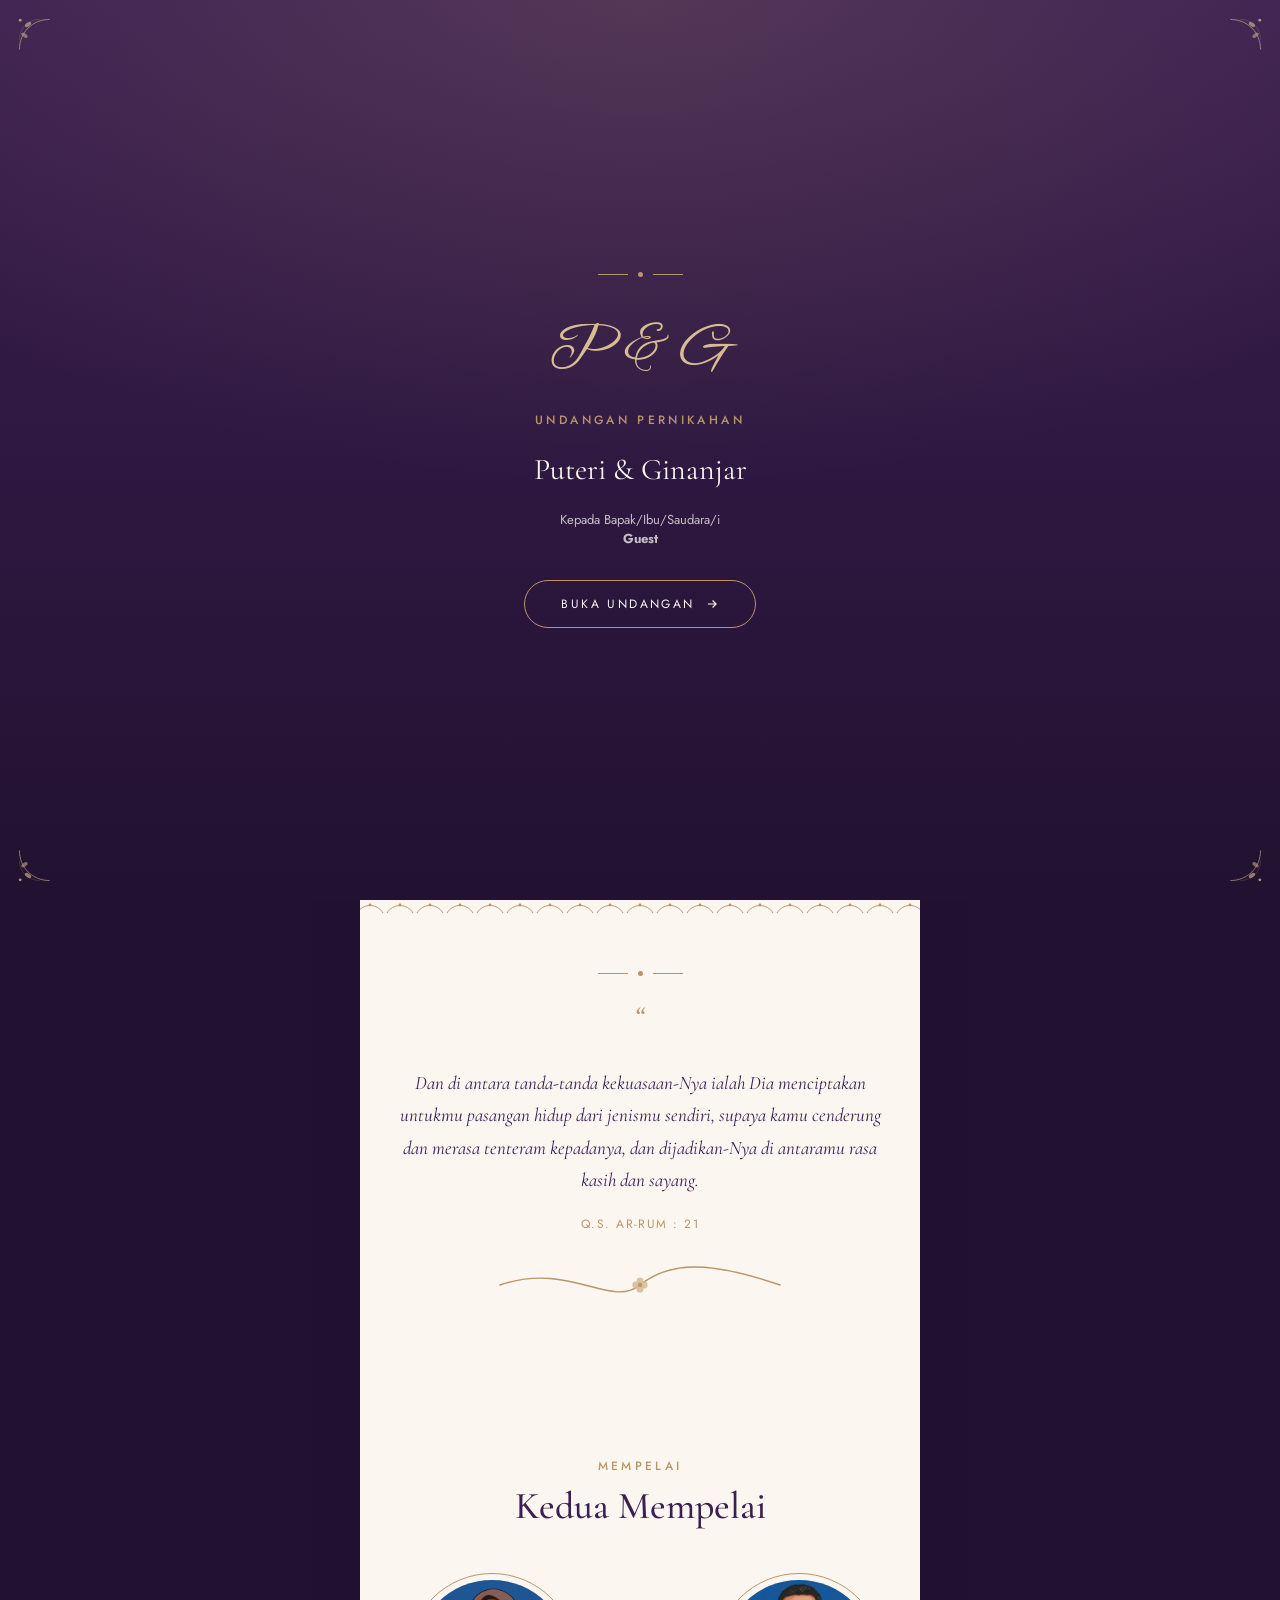
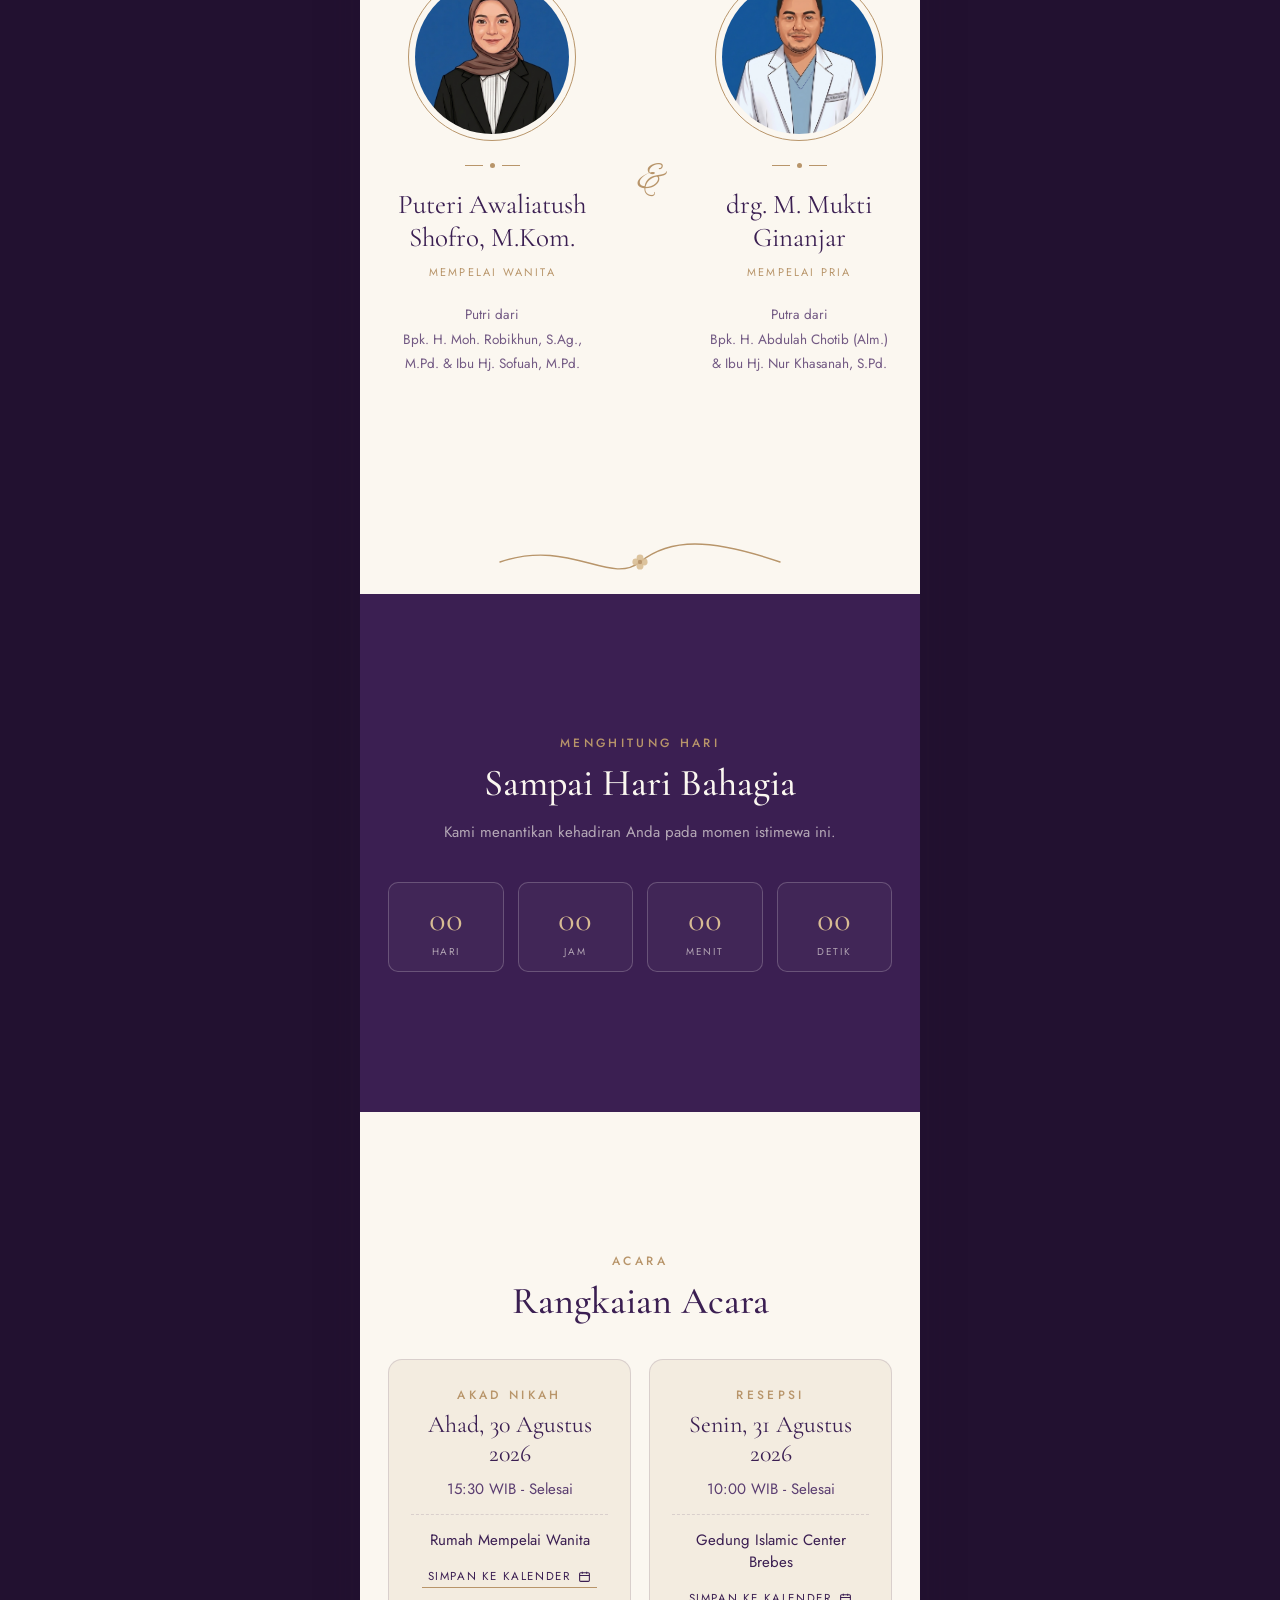
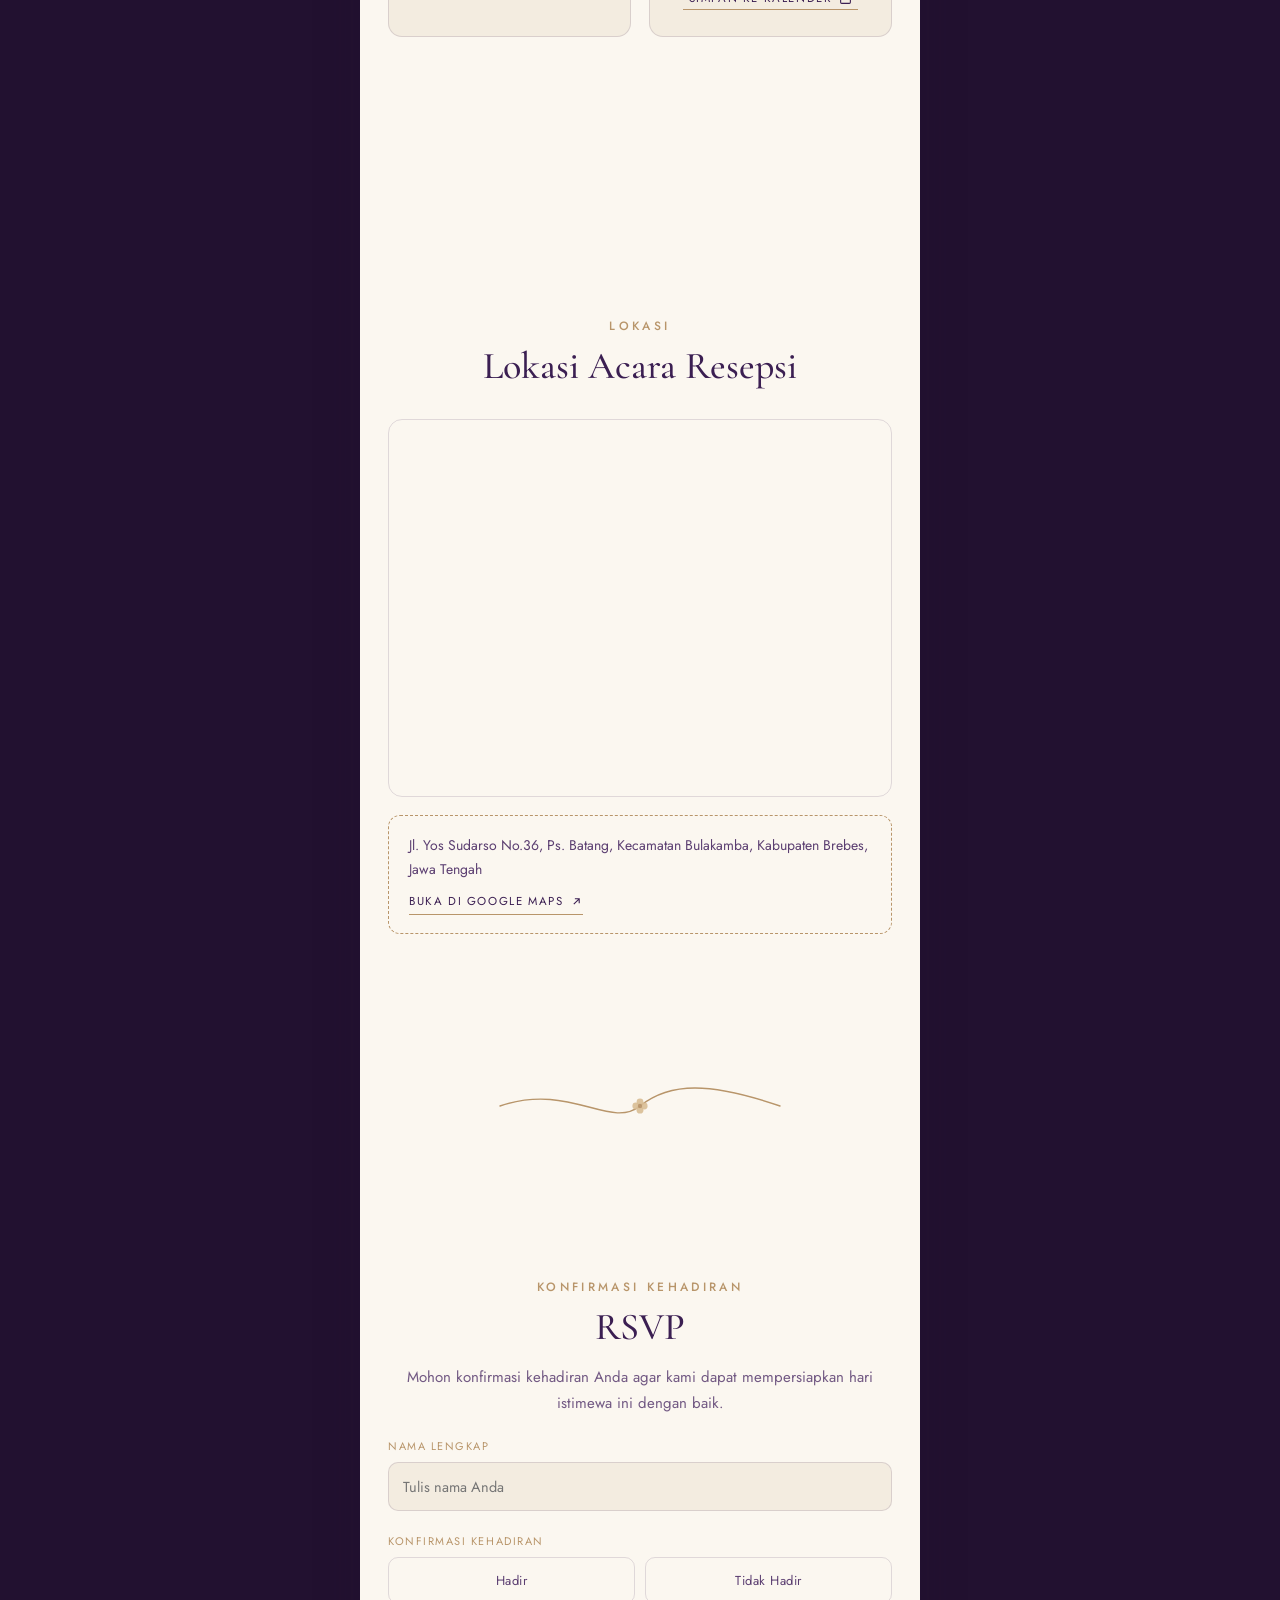
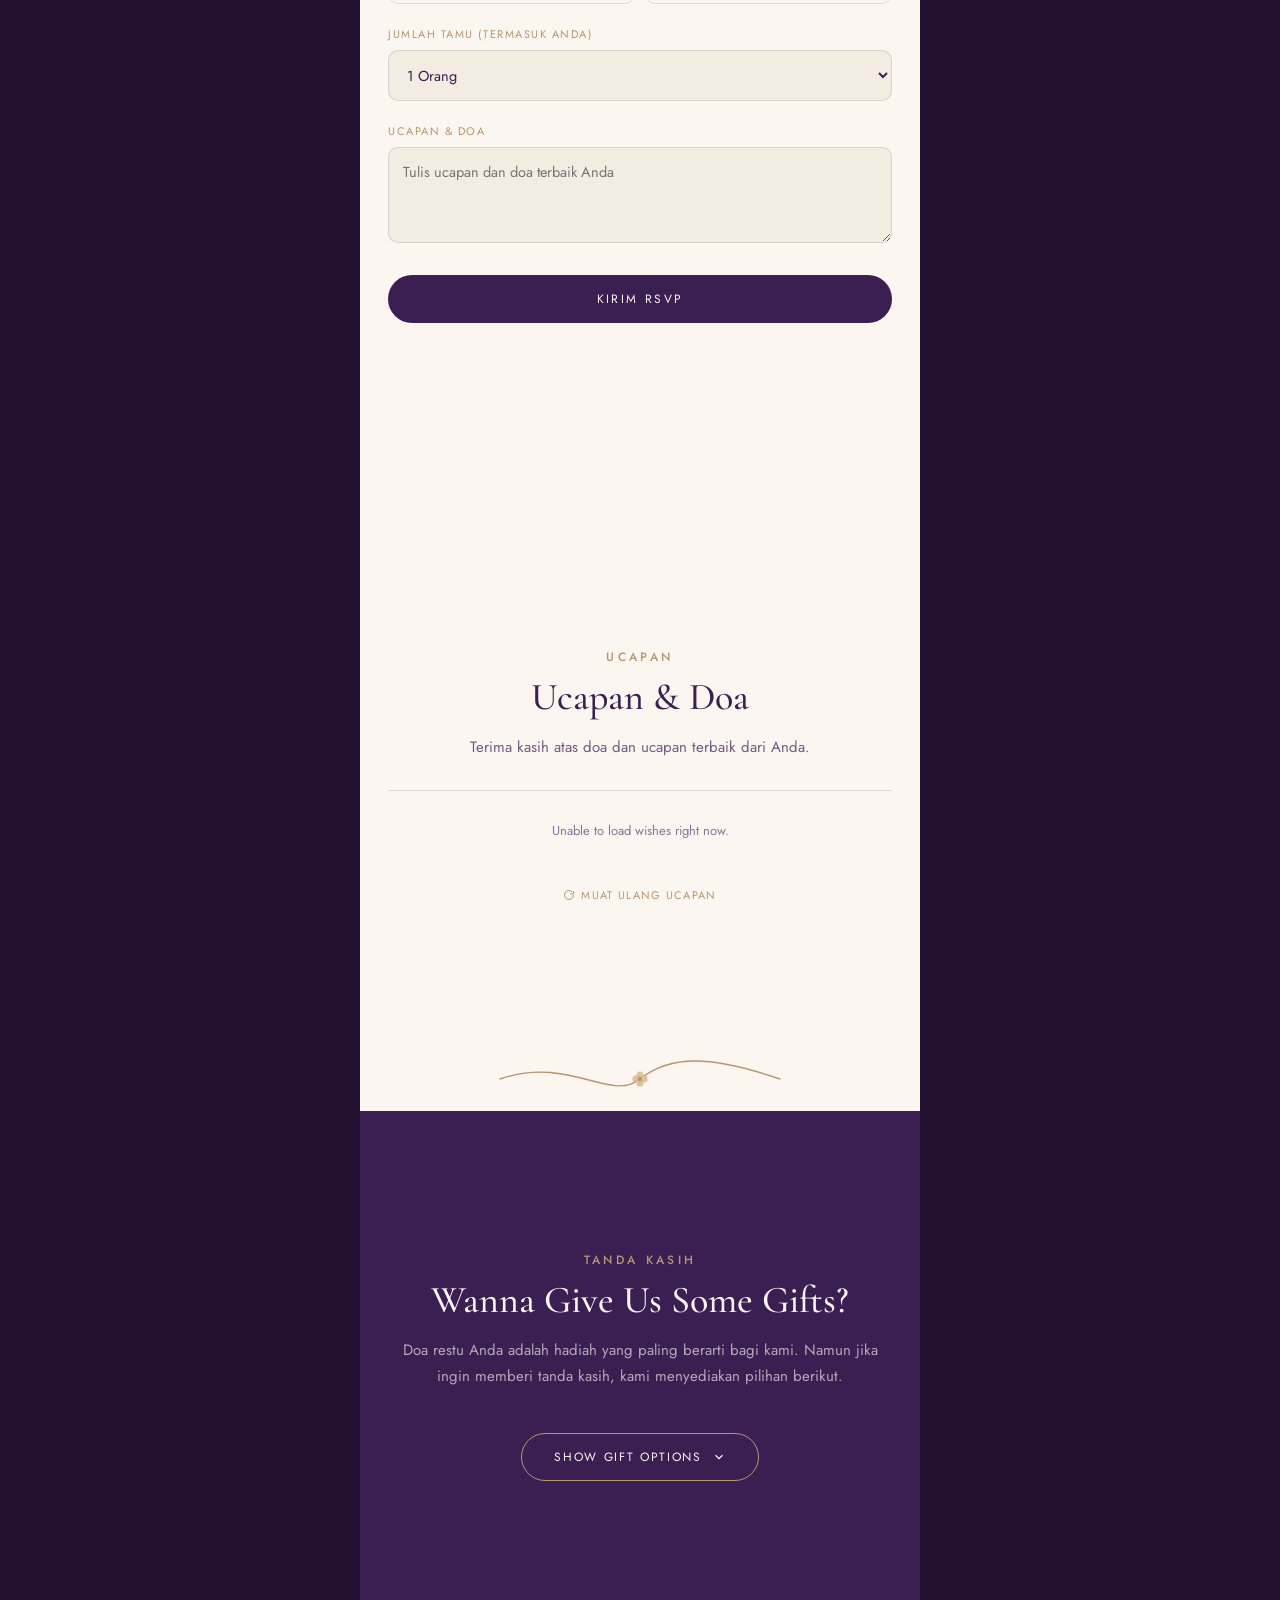
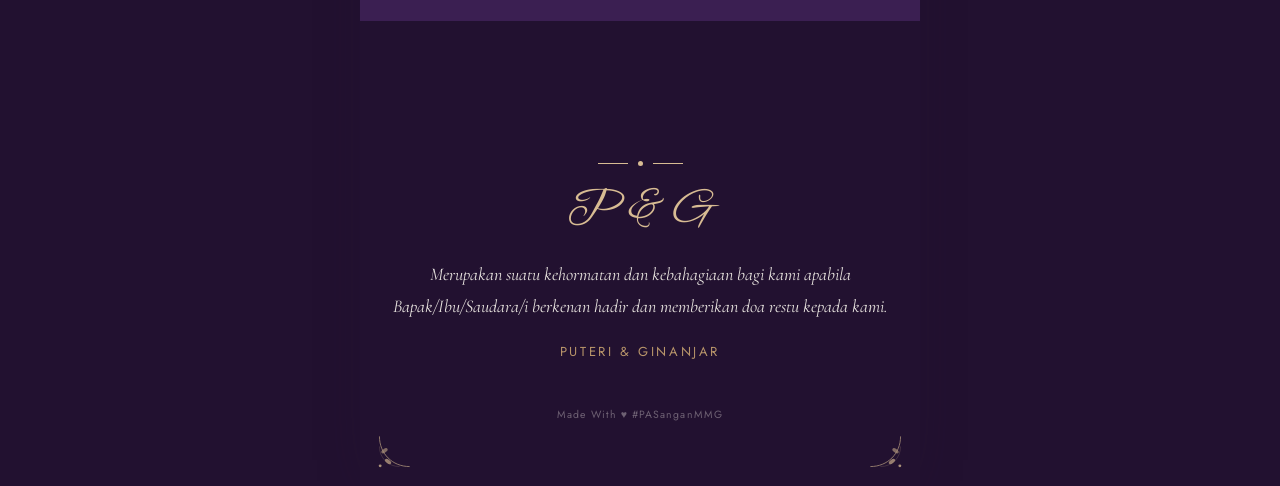
==== index.html @ fc0f7d65 "perubahan index" ====
<!DOCTYPE html>
<html lang="id">
<head>
<meta charset="UTF-8" />
<meta name="viewport" content="width=device-width, initial-scale=1, viewport-fit=cover" />
<title>The Wedding of — Puteri & Ginanjar</title>
<meta name="description" content="The Wedding of Puteri & Ginanjar" />

<!-- Open Graph so the link looks nice when shared on WhatsApp.
     IMPORTANT: og:image and og:url MUST be absolute (full https://...)
     URLs — WhatsApp's preview crawler does not reliably resolve relative
     paths. Replace SITE_URL below with your actual GitHub Pages address,
     e.g. https://putrishofro.github.io/undangan/ -->
<meta property="og:title" content="The Wedding of Puteri & Ginanjar" />
<meta property="og:description" content="Dengan penuh sukacita, kami mengundang Anda untuk hadir di hari bahagia kami." />
<meta property="og:image" content="https://theweddingofpg.netlify.app/assets/images/cover.png" />

<meta property="og:image:width" content="600" />
<meta property="og:image:height" content="315" />
<meta property="og:url" content="https://theweddingofpg.netlify.app" />
<meta property="og:type" content="website" />

<link rel="preconnect" href="https://fonts.googleapis.com" />
<link rel="preconnect" href="https://fonts.gstatic.com" crossorigin />
<link href="https://fonts.googleapis.com/css2?family=Cormorant+Garamond:ital,wght@0,400;0,500;0,600;1,500&family=Alex+Brush&family=Jost:wght@300;400;500;600&display=swap" rel="stylesheet" />

<link rel="stylesheet" href="css/style.css" />
</head>
<body>

<!-- Reusable decorative ornament symbols (referenced via <use> below) -->
<svg style="display:none" aria-hidden="true">
  <defs>
    <!-- Curling vine corner flourish, matching the vine-divider motif.
         Reused at all four corners via CSS transforms. -->
    <symbol id="ornament-corner" viewBox="0 0 64 64">
      <path d="M2 44 C2 20 20 2 44 2" fill="none" stroke="currentColor" stroke-width="1.1"/>
      <path d="M2 30 C2 14 14 2 30 2" fill="none" stroke="currentColor" stroke-width="0.6" opacity="0.55"/>
      <ellipse cx="14" cy="9" rx="5" ry="2.6" fill="currentColor" opacity="0.85" transform="rotate(-35 14 9)"/>
      <ellipse cx="9" cy="24" rx="5" ry="2.6" fill="currentColor" opacity="0.7" transform="rotate(35 9 24)"/>
      <circle cx="3" cy="3" r="2" fill="currentColor"/>
    </symbol>
    <!-- Five-petal line-art flower, used for the floating cover ornaments -->
    <symbol id="flower-outline" viewBox="0 0 40 40">
      <g fill="none" stroke="currentColor" stroke-width="1">
        <ellipse cx="20" cy="10" rx="5" ry="8" transform="rotate(0 20 20)"/>
        <ellipse cx="20" cy="10" rx="5" ry="8" transform="rotate(72 20 20)"/>
        <ellipse cx="20" cy="10" rx="5" ry="8" transform="rotate(144 20 20)"/>
        <ellipse cx="20" cy="10" rx="5" ry="8" transform="rotate(216 20 20)"/>
        <ellipse cx="20" cy="10" rx="5" ry="8" transform="rotate(288 20 20)"/>
      </g>
      <circle cx="20" cy="20" r="3" fill="currentColor"/>
    </symbol>
    <!-- Small filled blossom, same five-circle motif as the vine-divider leaf -->
    <symbol id="flower-bloom" viewBox="0 0 32 32">
      <g fill="currentColor">
        <circle cx="16" cy="7" r="5" opacity="0.85"/>
        <circle cx="24.5" cy="12.5" r="5" opacity="0.85"/>
        <circle cx="21.5" cy="21.5" r="5" opacity="0.85"/>
        <circle cx="10.5" cy="21.5" r="5" opacity="0.85"/>
        <circle cx="7.5" cy="12.5" r="5" opacity="0.85"/>
        <circle cx="16" cy="16" r="3.6"/>
      </g>
    </symbol>
 
    <!-- Single falling petal -->
    <symbol id="petal-shape" viewBox="0 0 20 30">
      <path d="M10 2 C 16 8, 16 22, 10 28 C 4 22, 4 8, 10 2 Z" fill="currentColor"/>
    </symbol>

  </defs>
</svg>

<!-- ============================================================
     CONFIG NOTE
     Every placeholder value in this file lives in js/config.js.
     Edit that ONE file to personalize the whole invitation —
     names, parents, date, venue, bank account, gift address,
     and the Google Apps Script URL. See README.md.
     ============================================================ -->

<!-- ================= GATE / OPENING COVER ================= -->
<div class="gate ornament-pattern-bg" id="gate">
  <svg class="corner-ornament tl"><use href="#ornament-corner" /></svg>
  <svg class="corner-ornament tr"><use href="#ornament-corner" /></svg>
  <svg class="corner-ornament bl"><use href="#ornament-corner" /></svg>
  <svg class="corner-ornament br"><use href="#ornament-corner" /></svg>

  <div class="flourish-divider"><span class="dot"></span></div>
  <div class="gate-monogram" id="gateMonogram">P &amp; G</div>
  <div class="eyebrow">Undangan Pernikahan</div>
  <div class="gate-title" id="gateTitle">XXX &amp; XXX</div>
  <div class="gate-guest">
    Kepada Bapak/Ibu/Saudara/i<br />
    <strong id="guestNameGate">Tamu Undangan</strong>
  </div>
  <button class="gate-btn" id="openInvitation">
    Buka Undangan
    <svg width="14" height="14" viewBox="0 0 24 24" fill="none" stroke="currentColor" stroke-width="2"><path d="M5 12h14M13 6l6 6-6 6"/></svg>
  </button>
</div>

<div class="site" id="site">

  <!-- ================= COVER ================= -->
  <header class="cover ornament-pattern-bg" id="cover">
    <svg class="corner-ornament tl"><use href="#ornament-corner" /></svg>
    <svg class="corner-ornament tr"><use href="#ornament-corner" /></svg>

    <div class="cover-florals" aria-hidden="true">
      <svg class="cover-flower cf-1"><use href="#flower-outline" /></svg>
      <svg class="cover-flower cf-2"><use href="#flower-bloom" /></svg>
      <svg class="cover-flower cf-3"><use href="#flower-outline" /></svg>
      <svg class="cover-flower cf-4"><use href="#flower-bloom" /></svg>
      <svg class="cover-petal cp-1"><use href="#petal-shape" /></svg>
      <svg class="cover-petal cp-2"><use href="#petal-shape" /></svg>
      <svg class="cover-petal cp-3"><use href="#petal-shape" /></svg>
      <svg class="cover-petal cp-4"><use href="#petal-shape" /></svg>
    </div>

    <div class="cover-top">
      <div class="cover-eyebrow">The Wedding Of</div>
      <!-- <div class="cover-guest-label">Kepada Yth.</div>
      <div class="cover-guest-name" id="guestNameCover">Tamu Undangan</div> -->
    </div> 

    <div class="cover-mid">
      <div class="cover-monogram" id="coverMonogram">P &amp; G</div>
      <h1 class="cover-names">
        <span id="coverBrideName">XXX</span>
        <span class="amp">&amp;</span>
        <span id="coverGroomName">XXX</span>
        
      </h1>
      <div class="cover-date" id="coverDate">XXX</div>
      <a href="#rsvp" class="cover-cta">Lihat Undangan</a>
    </div>

    <div class="cover-bottom">
      <span>Scroll ke bawah</span>
      <div class="scroll-hint"></div>
    </div>
  </header>

  <div class="ornament-border-band" aria-hidden="true"></div>

  <!-- ================= OPENING QUOTE ================= -->
  <section class="section quote-section center reveal">
    <div class="flourish-divider"><span class="dot"></span></div>
    <span class="quote-mark">&ldquo;</span>
    <p class="quote-text">
      Dan di antara tanda-tanda kekuasaan-Nya ialah Dia menciptakan untukmu
      pasangan hidup dari jenismu sendiri, supaya kamu cenderung dan merasa
      tenteram kepadanya, dan dijadikan-Nya di antaramu rasa kasih dan sayang.
    </p>
    <div class="quote-source">Q.S. Ar-Rum : 21</div>
  </section>

  <svg class="vine-divider" viewBox="0 0 300 64"><path d="M10 32 C 80 8, 120 56, 150 32 S 220 8, 290 32"/><g class="leaf" transform="translate(150,32)"><circle cx="0" cy="-4.2" r="3.4"/><circle cx="0" cy="4.2" r="3.4"/><circle cx="-4.2" cy="0" r="3.4"/><circle cx="4.2" cy="0" r="3.4"/><circle class="leaf-center" cx="0" cy="0" r="2.2"/></g></svg>

  <!-- ================= COUPLE ================= -->
  <section class="section couple-section reveal" id="couple">
    <div class="center">
      <div class="eyebrow">Mempelai</div>
      <h2 class="section-title">Kedua Mempelai</h2>
    </div>

    <div class="couple-grid">
      <div class="couple-card">
        <img class="couple-photo" id="bridePhoto" src="assets/images/bride.jpg" alt="Foto mempelai wanita" />
        <div class="flourish-divider small"><span class="dot"></span></div>
        <div class="couple-name" id="brideName">XXX</div>
        <div class="couple-role">Mempelai Wanita</div>
        <p class="couple-parents">
          Putri dari<br />
          Bpk. <span id="brideFather">XXX</span> &amp; Ibu <span id="brideMother">XXX</span>
        </p>
      </div>
      <div class="couple-and">&amp;</div>
      <div class="couple-card">
        <img class="couple-photo" id="groomPhoto" src="assets/images/groom.jpg" alt="Foto mempelai pria" />
        <div class="flourish-divider small"><span class="dot"></span></div>
        <div class="couple-name" id="groomName">XXX</div>
        <div class="couple-role">Mempelai Pria</div>
        <p class="couple-parents">
          Putra dari<br />
          Bpk. <span id="groomFather">XXX</span> &amp; Ibu <span id="groomMother">XXX</span>
        </p>
      </div>
    </div>
  </section>

  <svg class="vine-divider" viewBox="0 0 300 64"><path d="M10 32 C 80 8, 120 56, 150 32 S 220 8, 290 32"/><g class="leaf" transform="translate(150,32)"><circle cx="0" cy="-4.2" r="3.4"/><circle cx="0" cy="4.2" r="3.4"/><circle cx="-4.2" cy="0" r="3.4"/><circle cx="4.2" cy="0" r="3.4"/><circle class="leaf-center" cx="0" cy="0" r="2.2"/></g></svg>

  <!-- ================= COUNTDOWN ================= -->
  <section class="section countdown-section ornament-pattern-bg center reveal" id="countdown">
    <div class="eyebrow">Menghitung Hari</div>
    <h2 class="section-title">Sampai Hari Bahagia</h2>
    <p class="section-lede">Kami menantikan kehadiran Anda pada momen istimewa ini.</p>

    <div class="countdown-grid">
      <div class="countdown-cell">
        <div class="countdown-num" id="cdDays">00</div>
        <div class="countdown-label">Hari</div>
      </div>
      <div class="countdown-cell">
        <div class="countdown-num" id="cdHours">00</div>
        <div class="countdown-label">Jam</div>
      </div>
      <div class="countdown-cell">
        <div class="countdown-num" id="cdMinutes">00</div>
        <div class="countdown-label">Menit</div>
      </div>
      <div class="countdown-cell">
        <div class="countdown-num" id="cdSeconds">00</div>
        <div class="countdown-label">Detik</div>
      </div>
    </div>
  </section>

  <!-- ================= EVENT DETAILS ================= -->
  <section class="section event-section reveal" id="event">
    <div class="center">
      <div class="eyebrow">Acara</div>
      <h2 class="section-title">Rangkaian Acara</h2>
    </div>

    <div class="event-cards">
      <div class="event-card">
        <div class="eyebrow">Akad Nikah</div>
        <div class="event-card-title" id="akadDate">XXX</div>
        <div class="event-card-time" id="akadTime">XXX</div>
        <div class="event-card-venue">
          <div class="event-card-venue-name" id="akadVenueName">XXX</div>
        </div>
        <button class="event-card-btn" data-calendar="akad">
          Simpan ke Kalender
          <svg width="13" height="13" viewBox="0 0 24 24" fill="none" stroke="currentColor" stroke-width="2"><rect x="3" y="5" width="18" height="16" rx="2"/><path d="M8 3v4M16 3v4M3 10h18"/></svg>
        </button>
      </div>
      <div class="event-card">
        <div class="eyebrow">Resepsi</div>
        <div class="event-card-title" id="resepsiDate">XXX</div>
        <div class="event-card-time" id="resepsiTime">XXX</div>
        <div class="event-card-venue">
          <div class="event-card-venue-name" id="resepsiVenueName">XXX</div>
        </div>
        <button class="event-card-btn" data-calendar="resepsi">
          Simpan ke Kalender
          <svg width="13" height="13" viewBox="0 0 24 24" fill="none" stroke="currentColor" stroke-width="2"><rect x="3" y="5" width="18" height="16" rx="2"/><path d="M8 3v4M16 3v4M3 10h18"/></svg>
        </button>
      </div>
    </div>
  </section>

  <!-- ================= MAP / VENUE ================= -->
  <section class="section map-section reveal" id="venue">
    <div class="center">
      <div class="eyebrow">Lokasi</div>
      <h2 class="section-title">Lokasi Acara Resepsi</h2>
    </div>

    <div class="map-frame">
      <iframe
        id="mapEmbed"
        src=""
        loading="lazy"
        referrerpolicy="no-referrer-when-downgrade"
        allowfullscreen>
      </iframe>
    </div>

    <div class="map-address">
      <span id="venueAddress">XXX</span>
      <a class="map-open-btn" id="mapOpenBtn" href="#" target="_blank" rel="noopener">
        Buka di Google Maps
        <svg width="13" height="13" viewBox="0 0 24 24" fill="none" stroke="currentColor" stroke-width="2"><path d="M7 17L17 7M9 7h8v8"/></svg>
      </a>
    </div>
  </section>

  <svg class="vine-divider" viewBox="0 0 300 64"><path d="M10 32 C 80 8, 120 56, 150 32 S 220 8, 290 32"/><g class="leaf" transform="translate(150,32)"><circle cx="0" cy="-4.2" r="3.4"/><circle cx="0" cy="4.2" r="3.4"/><circle cx="-4.2" cy="0" r="3.4"/><circle cx="4.2" cy="0" r="3.4"/><circle class="leaf-center" cx="0" cy="0" r="2.2"/></g></svg>

  <!-- ================= RSVP ================= -->
  <section class="section rsvp-section reveal" id="rsvp">
    <div class="center">
      <div class="eyebrow">Konfirmasi Kehadiran</div>
      <h2 class="section-title">RSVP</h2>
      <p class="section-lede">Mohon konfirmasi kehadiran Anda agar kami dapat mempersiapkan hari istimewa ini dengan baik.</p>
    </div>

    <form id="rsvpForm" autocomplete="off">
      <div class="form-group">
        <label class="form-label" for="rsvpName">Nama Lengkap</label>
        <input class="form-input" type="text" id="rsvpName" name="name" placeholder="Tulis nama Anda" required />
      </div>

      <div class="form-group">
        <label class="form-label">Konfirmasi Kehadiran</label>
        <div class="attend-toggle" id="attendToggle">
          <label class="attend-option" data-value="Hadir">
            <input type="radio" name="attendance" value="Hadir" required />
            Hadir
          </label>
          <label class="attend-option" data-value="Tidak Hadir">
            <input type="radio" name="attendance" value="Tidak Hadir" />
            Tidak Hadir
          </label>
        </div>
      </div>

      <div class="form-group">
        <label class="form-label" for="rsvpGuests">Jumlah Tamu (termasuk Anda)</label>
        <select class="form-select" id="rsvpGuests" name="guests">
          <option value="1">1 Orang</option>
          <option value="2">2 Orang</option>
          <option value="3">3 Orang</option>
          <option value="4">4 Orang</option>
          <option value="5">5+ Orang</option>
        </select>
      </div>

      <div class="form-group">
        <label class="form-label" for="rsvpMessage">Ucapan &amp; Doa</label>
        <textarea class="form-textarea" id="rsvpMessage" name="message" placeholder="Tulis ucapan dan doa terbaik Anda" required></textarea>
      </div>

      <button class="form-submit" type="submit" id="rsvpSubmit">Kirim RSVP</button>
      <p class="form-status" id="rsvpStatus" role="status" aria-live="polite"></p>
    </form>
  </section>

  <!-- ================= WISHES ================= -->
  <section class="section wishes-section reveal" id="wishes">
    <div class="center">
      <div class="eyebrow">Ucapan</div>
      <h2 class="section-title">Ucapan &amp; Doa</h2>
      <p class="section-lede">Terima kasih atas doa dan ucapan terbaik dari Anda.</p>
    </div>

    <div class="wishes-list" id="wishesList">
      <div class="wish-empty">Memuat ucapan…</div>
    </div>

    <div class="center">
      <button class="wishes-refresh" id="wishesRefresh">
        <svg width="12" height="12" viewBox="0 0 24 24" fill="none" stroke="currentColor" stroke-width="2"><path d="M21 12a9 9 0 11-3-6.7M21 4v6h-6"/></svg>
        Muat ulang ucapan
      </button>
    </div>
  </section>

  <svg class="vine-divider" viewBox="0 0 300 64"><path d="M10 32 C 80 8, 120 56, 150 32 S 220 8, 290 32"/><g class="leaf" transform="translate(150,32)"><circle cx="0" cy="-4.2" r="3.4"/><circle cx="0" cy="4.2" r="3.4"/><circle cx="-4.2" cy="0" r="3.4"/><circle cx="4.2" cy="0" r="3.4"/><circle class="leaf-center" cx="0" cy="0" r="2.2"/></g></svg>

  <!-- ================= GIFT ================= -->
  <section class="section gift-section ornament-pattern-bg reveal" id="gift">
    <div class="eyebrow">Tanda Kasih</div>
    <h2 class="section-title">Wanna Give Us Some Gifts?</h2>
    <p class="section-lede">
      Doa restu Anda adalah hadiah yang paling berarti bagi kami. Namun jika ingin
      memberi tanda kasih, kami menyediakan pilihan berikut.
    </p>
    <div class="center">
      <button class="gift-toggle-btn" id="giftToggleBtn" aria-expanded="false" aria-controls="giftCards">
        <span class="gift-toggle-label">Show Gift Options</span>
        <svg class="gift-toggle-icon" width="14" height="14" viewBox="0 0 24 24" fill="none" stroke="currentColor" stroke-width="2"><path d="M6 9l6 6 6-6"/></svg>
      </button>
    </div>

    <div class="gift-cards is-hidden" id="giftCards">
      <div class="gift-card">
        <div class="eyebrow">Bank Transfer</div>
        <div class="gift-value" id="bankValue">XXX</div>
        <div class="gift-sub" id="bankSub">a.n. XXX</div>
        <button class="gift-copy-btn" id="copyBank">Salin Nomor Rekening</button>
      </div>
      <div class="gift-card">
        <div class="eyebrow">Bank Transfer</div>
        <div class="gift-value" id="bankValue2">XXX</div>
        <div class="gift-sub" id="bankSub2">a.n. XXX</div>
        <button class="gift-copy-btn" id="copyBank2">Salin Nomor Rekening</button>
      </div>
      <div class="gift-card">
        <div class="eyebrow">Send a Gift</div>
        <div class="gift-value" id="giftAddress" style="font-size:15px; line-height:1.6;">XXX</div>
        <button class="gift-copy-btn" id="copyAddress">Salin Alamat</button>
      </div>
    </div>
  </section>

  <!-- ================= CLOSING ================= -->
  <footer class="section closing ornament-pattern-bg reveal">
    <svg class="corner-ornament bl"><use href="#ornament-corner" /></svg>
    <svg class="corner-ornament br"><use href="#ornament-corner" /></svg>

    <div class="flourish-divider on-dark"><span class="dot"></span></div>
    <div class="closing-monogram" id="closingMonogram">A &amp; B</div>
    <p class="closing-text">
      Merupakan suatu kehormatan dan kebahagiaan bagi kami apabila Bapak/Ibu/Saudara/i
      berkenan hadir dan memberikan doa restu kepada kami.
    </p>
    <div class="closing-names" id="closingNames">XXX &amp; XXX</div>
    <div class="closing-credit">Made With &hearts; #PASanganMMG</div>
  </footer>
</div>

<!-- ================= FLOATING MUSIC BUTTON ================= -->
<button class="music-btn" id="musicBtn" aria-label="Putar musik">
  <svg class="icon-play" viewBox="0 0 24 24" fill="none" stroke="currentColor" stroke-width="2"><path d="M8 5v14l11-7z"/></svg>
  <svg class="icon-pause" viewBox="0 0 24 24" fill="none" stroke="currentColor" stroke-width="2"><path d="M6 5h4v14H6zM14 5h4v14h-4z"/></svg>
</button>
<audio id="bgMusic" loop preload="none">
  <source src="assets/audio/song.mp3" type="audio/mpeg" />
</audio>

<script src="js/config.js"></script>
<script src="js/main.js"></script>
</body>
</html>
---- css/style.css ----
/* =========================================================
   UNDANGAN PERNIKAHAN DIGITAL — stylesheet
   Palette   : ivory / deep forest green / brushed gold / dusty rose
   Display   : Cormorant Garamond
   Script    : Alex Brush (monogram + accents only)
   Body/util : Jost
   Signature : hand-drawn vine spine that threads every section
   ========================================================= */

:root {
 --ivory: #fbf7f0;
  --ivory-deep: #f3ece0;
  --forest: #3b1f52;        /* primary deep purple (was forest green) */
  --forest-deep: #221130;   /* darkest purple */
  --forest-soft: #5b3e71;   /* soft purple-gray for secondary text */
  --gold: #b8956a;
  --gold-light: #d8bc93;
  --rose: #a97ca8;
  --line: rgba(59, 31, 82, 0.14);
  --line-on-dark: rgba(251, 247, 240, 0.22);
  --shadow: 0 20px 60px -25px rgba(34, 17, 48, 0.4);

  --font-display: "Cormorant Garamond", serif;
  --font-script: "Alex Brush", cursive;
  --font-body: "Jost", sans-serif;

  --gap-section: clamp(72px, 12vw, 140px);
  --max-w: 560px; /* mobile-first "card" width, centers nicely on desktop */
}

* { box-sizing: border-box; }

html {
  scroll-behavior: smooth;
}

@media (prefers-reduced-motion: reduce) {
  html { scroll-behavior: auto; }
  *, *::before, *::after {
    animation-duration: 0.01ms !important;
    animation-iteration-count: 1 !important;
    transition-duration: 0.01ms !important;
    scroll-behavior: auto !important;
  }
}

body {
  margin: 0;
  background: var(--forest-deep);
  color: var(--ink, var(--forest-soft));
  font-family: var(--font-body);
  -webkit-font-smoothing: antialiased;
  overflow-x: hidden;
}

img { max-width: 100%; display: block; }

a { color: inherit; text-decoration: none; }

button {
  font-family: inherit;
  cursor: pointer;
  border: none;
  background: none;
  color: inherit;
}

.site {
  max-width: var(--max-w);
  margin: 0 auto;
  background: var(--ivory);
  position: relative;
  box-shadow: var(--shadow);
  min-height: 100vh;
}

.eyebrow {
  font-family: var(--font-body);
  text-transform: uppercase;
  letter-spacing: 0.28em;
  font-size: 12px;
  color: var(--gold);
  font-weight: 500;
}

.section {
  position: relative;
  padding: var(--gap-section) 28px;
}

.section-title {
  font-family: var(--font-display);
  font-weight: 500;
  font-size: clamp(30px, 8vw, 38px);
  color: var(--forest);
  margin: 10px 0 0;
  line-height: 1.15;
}

.section-lede {
  font-size: 15px;
  line-height: 1.75;
  color: var(--forest-soft);
  opacity: 0.85;
  margin-top: 14px;
}

.center { text-align: center; }

/* ---------- reveal-on-scroll ---------- */
.reveal {
  opacity: 0;
  transform: translateY(38px) scale(0.98);
  transition: opacity 4.8s cubic-bezier(0.16, 1, 0.3, 1),
              transform 4.8s cubic-bezier(0.16, 1, 0.3, 1);
}
.reveal.is-visible {
  opacity: 1;
  transform: translateY(0) scale(1);
}

/* ---------- staggered child reveal for grids (couple/event/countdown/gift) ---------- */
.stagger-child {
  opacity: 0;
  transform: translateY(20px);
  transition: opacity 3.4s cubic-bezier(0.16, 1, 0.3, 1),
              transform 3.4s cubic-bezier(0.16, 1, 0.3, 1);
}
.reveal.is-visible .stagger-child { opacity: 1; transform: translateY(0); }
.stagger-child:nth-child(1) { transition-delay: 0.2s; }
.stagger-child:nth-child(2) { transition-delay: 0.6s; }
.stagger-child:nth-child(3) { transition-delay: 1s; }
.stagger-child:nth-child(4) { transition-delay: 1.4s; }
.stagger-child:nth-child(5) { transition-delay: 1.8s; }
 
/* ---------- vine spine (signature element) ---------- */
.vine-divider {
  width: 100%;
  height: 64px;
  display: block;
  margin: 0 auto;
}
.vine-divider path {
  fill: none;
  stroke: var(--gold);
  stroke-width: 1.4;
  stroke-linecap: round;
  stroke-dasharray: 420;
  stroke-dashoffset: 420;
  transition: stroke-dashoffset 6.5s cubic-bezier(.2,.7,.2,1);
}
.vine-divider.is-visible path { stroke-dashoffset: 0; }
.vine-divider .leaf {
  opacity: 0;
  transition: opacity 2.4s ease 4.5s;
}
.vine-divider .leaf circle {
  fill: var(--gold-light);
  opacity: 0.9;
}
.vine-divider .leaf .leaf-center {
  fill: var(--gold);
}
.vine-divider.is-visible .leaf { opacity: 1; }


/* ---------- Islamic-free decorative ornaments ---------- */
.corner-ornament {
  position: absolute;
  width: 46px;
  height: 46px;
  color: var(--gold-light);
  opacity: 0.75;
  pointer-events: none;
  z-index: 2;
}
.corner-ornament.tl { top: 18px; left: 18px; }
.corner-ornament.tr { top: 18px; right: 18px; transform: scaleX(-1); }
.corner-ornament.bl { bottom: 18px; left: 18px; transform: scaleY(-1); }
.corner-ornament.br { bottom: 18px; right: 18px; transform: scale(-1, -1); }
 
/* ---------- subtle botanical background texture for dark sections ---------- */
.ornament-pattern-bg {
  background-image: url("data:image/svg+xml,%3Csvg xmlns='http://www.w3.org/2000/svg' width='52' height='52'%3E%3Cpath d='M6 46 C10 26 26 10 46 6' fill='none' stroke='%23b8956a' stroke-width='0.8' opacity='0.15'/%3E%3Ccircle cx='46' cy='6' r='1.6' fill='%23b8956a' opacity='0.18'/%3E%3Ccircle cx='6' cy='46' r='1.2' fill='%23b8956a' opacity='0.14'/%3E%3C/svg%3E");
  background-repeat: repeat;
}
 
/* ---------- botanical vine border ribbon ---------- */
.ornament-border-band {
  height: 15px;
  background-image: url("data:image/svg+xml,%3Csvg xmlns='http://www.w3.org/2000/svg' width='30' height='15'%3E%3Cpath d='M2 13 C8 3 22 3 28 13' fill='none' stroke='%23b8956a' stroke-width='1'/%3E%3Ccircle cx='15' cy='5' r='1.4' fill='%23b8956a'/%3E%3C/svg%3E");
  background-repeat: repeat-x;
  background-position: center;
}
 
/* ---------- small flourish divider (line – dot – line) ---------- */
.flourish-divider {
  display: flex;
  align-items: center;
  justify-content: center;
  gap: 10px;
  margin: 0 auto 14px;
}
.flourish-divider::before,
.flourish-divider::after {
  content: "";
  width: 30px;
  height: 1px;
  background: var(--gold);
}
.flourish-divider .dot {
  width: 5px;
  height: 5px;
  border-radius: 50%;
  background: var(--gold);
  flex: none;
}
.flourish-divider.on-dark::before,
.flourish-divider.on-dark::after,
.flourish-divider.on-dark .dot {
  background: var(--gold-light);
}
.flourish-divider.small {
  margin: 12px auto 4px;
  gap: 7px;
}
.flourish-divider.small::before,
.flourish-divider.small::after {
  width: 18px;
}

/* =========================================================
   COVER
   ========================================================= */
.cover {
  min-height: 100svh;
  display: flex;
  flex-direction: column;
  align-items: center;
  justify-content: space-between;
  text-align: center;
  background:
    radial-gradient(120% 90% at 50% 0%, rgba(184,149,106,0.20), transparent 60%),
    linear-gradient(180deg, var(--forest) 0%, var(--forest-deep) 100%);
  color: var(--ivory);
  padding: 48px 28px 40px;
  position: relative;
  overflow: hidden;
}

.cover::before {
  content: "";
  position: absolute;
  inset: 14px;
  border: 1px solid var(--line-on-dark);
  pointer-events: none;
}

.cover-top {
  display: flex;
  flex-direction: column;
  align-items: center;
  gap: 10px;
  margin-top: 24px;
}

.cover-eyebrow {
  text-transform: uppercase;
  letter-spacing: 0.32em;
  font-size: 20px;
  color: var(--gold-light);
}

.cover-guest-label {
  font-size: 13px;
  color: rgba(251,247,240,0.7);
  margin-top: 6px;
}
.cover-guest-name {
  font-family: var(--font-display);
  font-style: italic;
  font-size: 19px;
  color: var(--ivory);
  border-bottom: 1px solid var(--line-on-dark);
  padding-bottom: 6px;
  min-width: 180px;
}

.cover-mid {
  display: flex;
  flex-direction: column;
  align-items: center;
  gap: 18px;
}

.cover-monogram {
  font-family: var(--font-script);
  font-size: clamp(30px, 22vw, 75px);
  color: var(--gold-light);
  line-height: 1;
}

.cover-names {
  font-family: var(--font-display);
  font-weight: 500;
  font-size: clamp(38px, 12vw, 56px);
  line-height: 1.1;
  letter-spacing: 0.01em;
}

.cover-names .amp {
  display: block;
  font-family: var(--font-script);
  font-size: 0.55em;
  color: var(--gold);
  margin: 4px 0;
}

.cover-date {
  font-size: 14px;
  letter-spacing: 0.18em;
  text-transform: uppercase;
  color: var(--gold-light);
}

.cover-cta {
  margin-top: 8px;
  padding: 14px 34px;
  border: 1px solid var(--gold);
  border-radius: 999px;
  font-size: 12px;
  letter-spacing: 0.22em;
  text-transform: uppercase;
  color: var(--ivory);
  transition: background 0.35s ease, color 0.35s ease;
}
.cover-cta:hover { background: var(--gold); color: var(--forest-deep); }

.cover-bottom {
  font-size: 11px;
  letter-spacing: 0.14em;
  text-transform: uppercase;
  color: rgba(251,247,240,0.55);
  display: flex;
  flex-direction: column;
  align-items: center;
  gap: 10px;
}


/* ---------- floating flowers + falling petals on the cover ---------- */
.cover-florals {
  position: absolute;
  inset: 0;
  overflow: hidden;
  pointer-events: none;
  z-index: 0;
}
 
.cover-flower {
  position: absolute;
  fill: none;
}
.cf-1 { top: 10%;  left: 7%;   width: 38px; height: 38px; color: var(--rose);      opacity: 0.5;  animation: flowerSway 7s  ease-in-out infinite; }
.cf-2 { top: 16%;  right: 9%;  width: 30px; height: 30px; color: var(--gold-light); opacity: 0.55; animation: flowerSway 9s  ease-in-out infinite 1.4s; }
.cf-3 { bottom: 22%; left: 11%; width: 26px; height: 26px; color: var(--gold);       opacity: 0.4;  animation: flowerSway 8s  ease-in-out infinite 0.7s; }
.cf-4 { bottom: 32%; right: 7%; width: 40px; height: 40px; color: var(--rose);      opacity: 0.42; animation: flowerSway 10s ease-in-out infinite 2.2s; }
 
@keyframes flowerSway {
  0%, 100% { transform: translate(0, 0) rotate(0deg); }
  25%      { transform: translate(4px, -12px) rotate(7deg); }
  50%      { transform: translate(-4px, -5px) rotate(-6deg); }
  75%      { transform: translate(3px, -16px) rotate(5deg); }
}
 
.cover-petal {
  position: absolute;
  top: -10%;
  width: 13px;
  height: 19px;
  opacity: 0;
}
.cp-1 { left: 16%; color: var(--gold-light); animation: petalFall 13s linear infinite 0s; }
.cp-2 { left: 46%; color: var(--rose);       animation: petalFall 16s linear infinite 3.5s; }
.cp-3 { left: 68%; color: var(--gold);       animation: petalFall 11s linear infinite 7s; }
.cp-4 { left: 86%; color: var(--gold-light); animation: petalFall 14s linear infinite 5s; }
 
@keyframes petalFall {
  0%   { top: -10%; transform: translateX(0) rotate(0deg);      opacity: 0; }
  10%  { opacity: 0.55; }
  50%  { transform: translateX(16px) rotate(170deg); }
  90%  { opacity: 0.5; }
  100% { top: 108%;  transform: translateX(-14px) rotate(340deg); opacity: 0; }
}
 
@media (prefers-reduced-motion: reduce) {
  .cover-flower,
  .cover-petal { animation: none !important; }
}


.scroll-hint {
  width: 1px;
  height: 34px;
  background: linear-gradient(var(--gold), transparent);
  animation: scrollHint 2.4s ease-in-out infinite;
}
@keyframes scrollHint {
  0%, 100% { transform: scaleY(0.6); opacity: 0.4; }
  50% { transform: scaleY(1); opacity: 1; }
}

/* =========================================================
   OPENING QUOTE
   ========================================================= */
.quote-section { padding-top: 56px; padding-bottom: 20px; }
.quote-mark {
  font-family: var(--font-script);
  font-size: 46px;
  color: var(--gold);
  display: block;
  margin-bottom: 4px;
}
.quote-text {
  font-family: var(--font-display);
  font-style: italic;
  font-size: 19px;
  line-height: 1.7;
  color: var(--forest);
}
.quote-source {
  margin-top: 14px;
  font-size: 12px;
  letter-spacing: 0.12em;
  text-transform: uppercase;
  color: var(--gold);
}

/* =========================================================
   COUPLE
   ========================================================= */
.couple-grid {
  margin-top: 44px;
  display: flex;
  flex-direction: column;
  gap: 40px;
}

.couple-card {
  display: flex;
  flex-direction: column;
  align-items: center;
  text-align: center;
  gap: 10px;
}

.couple-photo {
  width: 168px;
  height: 168px;
  border-radius: 50%;
  object-fit: cover;
  border: 1px solid var(--gold);
  padding: 6px;
}

.couple-name {
  font-family: var(--font-display);
  font-size: 27px;
  color: var(--forest);
  margin-top: 6px;
}

.couple-role {
  font-size: 11px;
  letter-spacing: 0.2em;
  text-transform: uppercase;
  color: var(--gold);
}

.couple-parents {
  font-size: 13.5px;
  line-height: 1.8;
  color: var(--forest-soft);
  opacity: 0.85;
  max-width: 320px;
}

.couple-and {
  font-family: var(--font-script);
  font-size: 40px;
  color: var(--gold);
  text-align: center;
}

/* =========================================================
   COUNTDOWN
   ========================================================= */
.countdown-section {
  background: var(--forest);
  color: var(--ivory);
  text-align: center;
}
.countdown-section .section-title { color: var(--ivory); }
.countdown-section .section-lede { color: rgba(251,247,240,0.75); }

.countdown-grid {
  margin-top: 36px;
  display: grid;
  grid-template-columns: repeat(4, 1fr);
  gap: 10px;
}

.countdown-cell {
  border: 1px solid var(--line-on-dark);
  border-radius: 10px;
  padding: 16px 4px 12px;
  background: rgba(251,247,240,0.03);
}

.countdown-num {
  font-family: var(--font-display);
  font-size: clamp(26px, 7.5vw, 34px);
  color: var(--gold-light);
  font-variant-numeric: tabular-nums;
}

.countdown-label {
  margin-top: 4px;
  font-size: 10px;
  letter-spacing: 0.16em;
  text-transform: uppercase;
  color: rgba(251,247,240,0.6);
}

/* =========================================================
   EVENT DETAILS
   ========================================================= */
.event-cards {
  margin-top: 36px;
  display: flex;
  flex-direction: column;
  gap: 18px;
}

.event-card {
  border: 1px solid var(--line);
  border-radius: 14px;
  padding: 26px 22px;
  text-align: center;
  background: var(--ivory-deep);
}

.event-card .eyebrow { color: var(--gold); }

.event-card-title {
  font-family: var(--font-display);
  font-size: 24px;
  color: var(--forest);
  margin-top: 6px;
}

.event-card-time {
  margin-top: 10px;
  font-size: 15px;
  color: var(--forest-soft);
}

.event-card-btn {
  margin-top: 16px;
  display: inline-flex;
  align-items: center;
  gap: 8px;
  font-size: 11.5px;
  letter-spacing: 0.14em;
  text-transform: uppercase;
  color: var(--forest);
  border-bottom: 1px solid var(--gold);
  padding-bottom: 3px;
}
.event-card-venue {
  margin-top: 14px;
  padding-top: 14px;
  border-top: 1px dashed var(--line);
}

.event-card-venue-name {
  font-size: 12px;
  font-weight: 400;
  color: var(--forest);
  display: flex;
  align-items: center;
  justify-content: center;
  gap: 5px;
}
.event-card-venue-name svg {
  flex: none;
  color: var(--gold);
}
.event-card-btn:hover { color: var(--gold); }

/* =========================================================
   MAP
   ========================================================= */
.map-frame {
  margin-top: 30px;
  border-radius: 14px;
  overflow: hidden;
  border: 1px solid var(--line);
  aspect-ratio: 4/3;
}
.map-frame iframe { width: 100%; height: 100%; border: 0; }

.map-address {
  margin-top: 18px;
  padding: 18px 20px;
  border: 1px dashed var(--gold);
  border-radius: 12px;
  font-size: 14px;
  line-height: 1.7;
  color: var(--forest-soft);
  display: flex;
  flex-direction: column;
  gap: 10px;
}

.map-open-btn {
  align-self: flex-start;
  font-size: 11.5px;
  letter-spacing: 0.14em;
  text-transform: uppercase;
  color: var(--forest);
  display: inline-flex;
  align-items: center;
  gap: 6px;
  border-bottom: 1px solid var(--gold);
  padding-bottom: 3px;
}

/* =========================================================
   RSVP
   ========================================================= */
.form-group {
  margin-top: 22px;
  text-align: left;
}
.form-label {
  display: block;
  font-size: 11px;
  letter-spacing: 0.14em;
  text-transform: uppercase;
  color: var(--gold);
  margin-bottom: 8px;
}
.form-input,
.form-textarea,
.form-select {
  width: 100%;
  border: 1px solid var(--line);
  background: var(--ivory-deep);
  border-radius: 10px;
  padding: 13px 14px;
  font-family: var(--font-body);
  font-size: 14.5px;
  color: var(--forest);
  transition: border-color 0.25s ease, background 0.25s ease;
}
.form-input:focus,
.form-textarea:focus,
.form-select:focus {
  outline: none;
  border-color: var(--gold);
  background: #fff;
}
.form-textarea { resize: vertical; min-height: 96px; }

.attend-toggle {
  display: grid;
  grid-template-columns: 1fr 1fr;
  gap: 10px;
}
.attend-option {
  border: 1px solid var(--line);
  border-radius: 10px;
  padding: 13px 8px;
  text-align: center;
  font-size: 13px;
  letter-spacing: 0.04em;
  color: var(--forest-soft);
  transition: all 0.25s ease;
}
.attend-option input {
  position: absolute;
  opacity: 0;
  pointer-events: none;
}
.attend-option.is-selected {
  border-color: var(--gold);
  background: var(--forest);
  color: var(--ivory);
}

.form-submit {
  margin-top: 26px;
  width: 100%;
  padding: 15px;
  border-radius: 999px;
  background: var(--forest);
  color: var(--ivory);
  font-size: 12px;
  letter-spacing: 0.2em;
  text-transform: uppercase;
  transition: background 0.3s ease, transform 0.15s ease;
}
.form-submit:hover { background: var(--forest-deep); }
.form-submit:active { transform: scale(0.98); }
.form-submit:disabled { opacity: 0.6; cursor: not-allowed; }

.form-status {
  margin-top: 14px;
  font-size: 13px;
  text-align: center;
  min-height: 18px;
}
.form-status.ok { color: #3f7a52; }
.form-status.err { color: #b34a3f; }

/* =========================================================
   WISHES
   ========================================================= */
.wishes-list {
  margin-top: 30px;
  display: flex;
  flex-direction: column;
  gap: 0;
  max-height: 460px;
  overflow-y: auto;
  border-top: 1px solid var(--line);
}

.wish-item {
  padding: 18px 4px;
  border-bottom: 1px solid var(--line);
  display: flex;
  gap: 14px;
}

.wish-avatar {
  flex: none;
  width: 36px;
  height: 36px;
  border-radius: 50%;
  background: var(--forest);
  color: var(--gold-light);
  display: flex;
  align-items: center;
  justify-content: center;
  font-family: var(--font-display);
  font-size: 15px;
}

.wish-body { flex: 1; text-align: left; }
.wish-name {
  font-size: 14px;
  font-weight: 500;
  color: var(--forest);
}
.wish-attend {
  font-size: 10.5px;
  text-transform: uppercase;
  letter-spacing: 0.1em;
  color: var(--gold);
  margin-left: 8px;
}
.wish-text {
  margin-top: 4px;
  font-size: 13.5px;
  line-height: 1.6;
  color: var(--forest-soft);
}
.wish-empty {
  padding: 30px 4px;
  text-align: center;
  font-size: 13px;
  color: var(--forest-soft);
  opacity: 0.7;
}

.wishes-refresh {
  margin-top: 16px;
  font-size: 11px;
  letter-spacing: 0.12em;
  text-transform: uppercase;
  color: var(--gold);
  display: inline-flex;
  gap: 6px;
  align-items: center;
}

/* =========================================================
   GIFT
   ========================================================= */
.gift-section {
  background: var(--forest);
  color: var(--ivory);
  text-align: center;
}
.gift-section .section-title { color: var(--ivory); }
.gift-section .section-lede { color: rgba(251,247,240,0.75); }

.gift-toggle-btn {
  margin-top: 28px;
  padding: 14px 32px;
  border: 1px solid var(--gold);
  border-radius: 999px;
  font-size: 12px;
  letter-spacing: 0.14em;
  text-transform: uppercase;
  color: var(--ivory);
  display: inline-flex;
  align-items: center;
  gap: 10px;
  background: transparent;
  cursor: pointer;
  transition: background 0.3s ease, color 0.3s ease;
}
.gift-toggle-btn:hover,
.gift-toggle-btn[aria-expanded="true"] { background: var(--gold); color: var(--forest-deep); }
.gift-toggle-icon { transition: transform 0.3s ease; }
.gift-toggle-btn[aria-expanded="true"] .gift-toggle-icon { transform: rotate(180deg); }

.gift-cards {
  margin-top: 32px;
  display: flex;
  flex-direction: column;
  gap: 16px;
}
.gift-cards.is-hidden { display: none; }

.gift-card {
  border: 1px solid var(--line-on-dark);
  border-radius: 14px;
  padding: 24px 20px;
  background: rgba(251,247,240,0.04);
}

.gift-card .eyebrow { color: var(--gold-light); }

.gift-value {
  margin-top: 10px;
  font-family: var(--font-display);
  font-size: 22px;
  letter-spacing: 0.02em;
  color: var(--ivory);
}

.gift-sub {
  margin-top: 4px;
  font-size: 12.5px;
  color: rgba(251,247,240,0.6);
}

.gift-copy-btn {
  margin-top: 14px;
  display: inline-block;
  font-size: 11px;
  letter-spacing: 0.14em;
  text-transform: uppercase;
  border: 1px solid var(--gold);
  border-radius: 999px;
  padding: 9px 20px;
  color: var(--ivory);
  transition: background 0.3s ease, color 0.3s ease;
}
.gift-copy-btn:hover { background: var(--gold); color: var(--forest-deep); }

/* =========================================================
   CLOSING
   ========================================================= */
.closing {
  text-align: center;
  background: var(--forest-deep);
  color: var(--ivory);
  padding-bottom: 64px;
}
.closing-monogram {
  font-family: var(--font-script);
  font-size: 48px;
  color: var(--gold-light);
}
.closing-text {
  margin-top: 18px;
  font-family: var(--font-display);
  font-style: italic;
  font-size: 18px;
  line-height: 1.8;
  color: rgba(251,247,240,0.9);
}
.closing-names {
  margin-top: 20px;
  font-size: 13px;
  letter-spacing: 0.2em;
  text-transform: uppercase;
  color: var(--gold);
}
.closing-credit {
  margin-top: 46px;
  font-size: 10.5px;
  letter-spacing: 0.1em;
  color: rgba(251,247,240,0.35);
}

/* =========================================================
   MUSIC BUTTON
   ========================================================= */
.music-btn {
  position: fixed;
  bottom: 22px;
  right: calc(50% - min(50%, (var(--max-w) / 2)) + 22px);
  width: 48px;
  height: 48px;
  border-radius: 50%;
  background: var(--forest);
  color: var(--gold-light);
  border: 1px solid var(--gold);
  display: flex;
  align-items: center;
  justify-content: center;
  z-index: 40;
  box-shadow: 0 10px 24px -10px rgba(20,33,26,0.5);
}
.music-btn svg { width: 20px; height: 20px; }
.music-btn.is-playing svg.icon-play { display: none; }
.music-btn:not(.is-playing) svg.icon-pause { display: none; }

/* =========================================================
   COVER GATE (opens the invitation)
   ========================================================= */
.gate {
  position: fixed;
  inset: 0;
  z-index: 100;
  background:
    radial-gradient(120% 90% at 50% 0%, rgba(184,149,106,0.20), transparent 60%),
    linear-gradient(180deg, var(--forest) 0%, var(--forest-deep) 100%);
  color: var(--ivory);
  display: flex;
  flex-direction: column;
  align-items: center;
  justify-content: center;
  gap: 22px;
  text-align: center;
  padding: 28px;
  transition: opacity 0.7s ease, visibility 0.7s ease;
}
.gate.is-hidden {
  opacity: 0;
  visibility: hidden;
  pointer-events: none;
}
.gate-monogram {
  font-family: var(--font-script);
  font-size: 60px;
  color: var(--gold-light);
}
.gate-title {
  font-family: var(--font-display);
  font-size: 30px;
}
.gate-guest {
  font-size: 13px;
  color: rgba(251,247,240,0.75);
}
.gate-btn {
  margin-top: 10px;
  padding: 14px 36px;
  border: 1px solid var(--gold);
  border-radius: 999px;
  font-size: 12px;
  letter-spacing: 0.2em;
  text-transform: uppercase;
  display: inline-flex;
  align-items: center;
  gap: 10px;
}
.gate-btn:hover { background: var(--gold); color: var(--forest-deep); }

/* =========================================================
   RESPONSIVE — desktop niceties (still mobile-first card look)
   ========================================================= */
@media (min-width: 640px) {
  body { background: var(--forest-deep); }
  .couple-grid { flex-direction: row; justify-content: center; align-items: center; }
  .event-cards { flex-direction: row; }
  .event-card { flex: 1; }
  .countdown-grid { gap: 14px; }
}

/* focus visibility */
a:focus-visible,
button:focus-visible,
input:focus-visible,
textarea:focus-visible {
  outline: 2px solid var(--gold);
  outline-offset: 2px;
}

.event-card-venue-name {
  font-size: 15px;
}
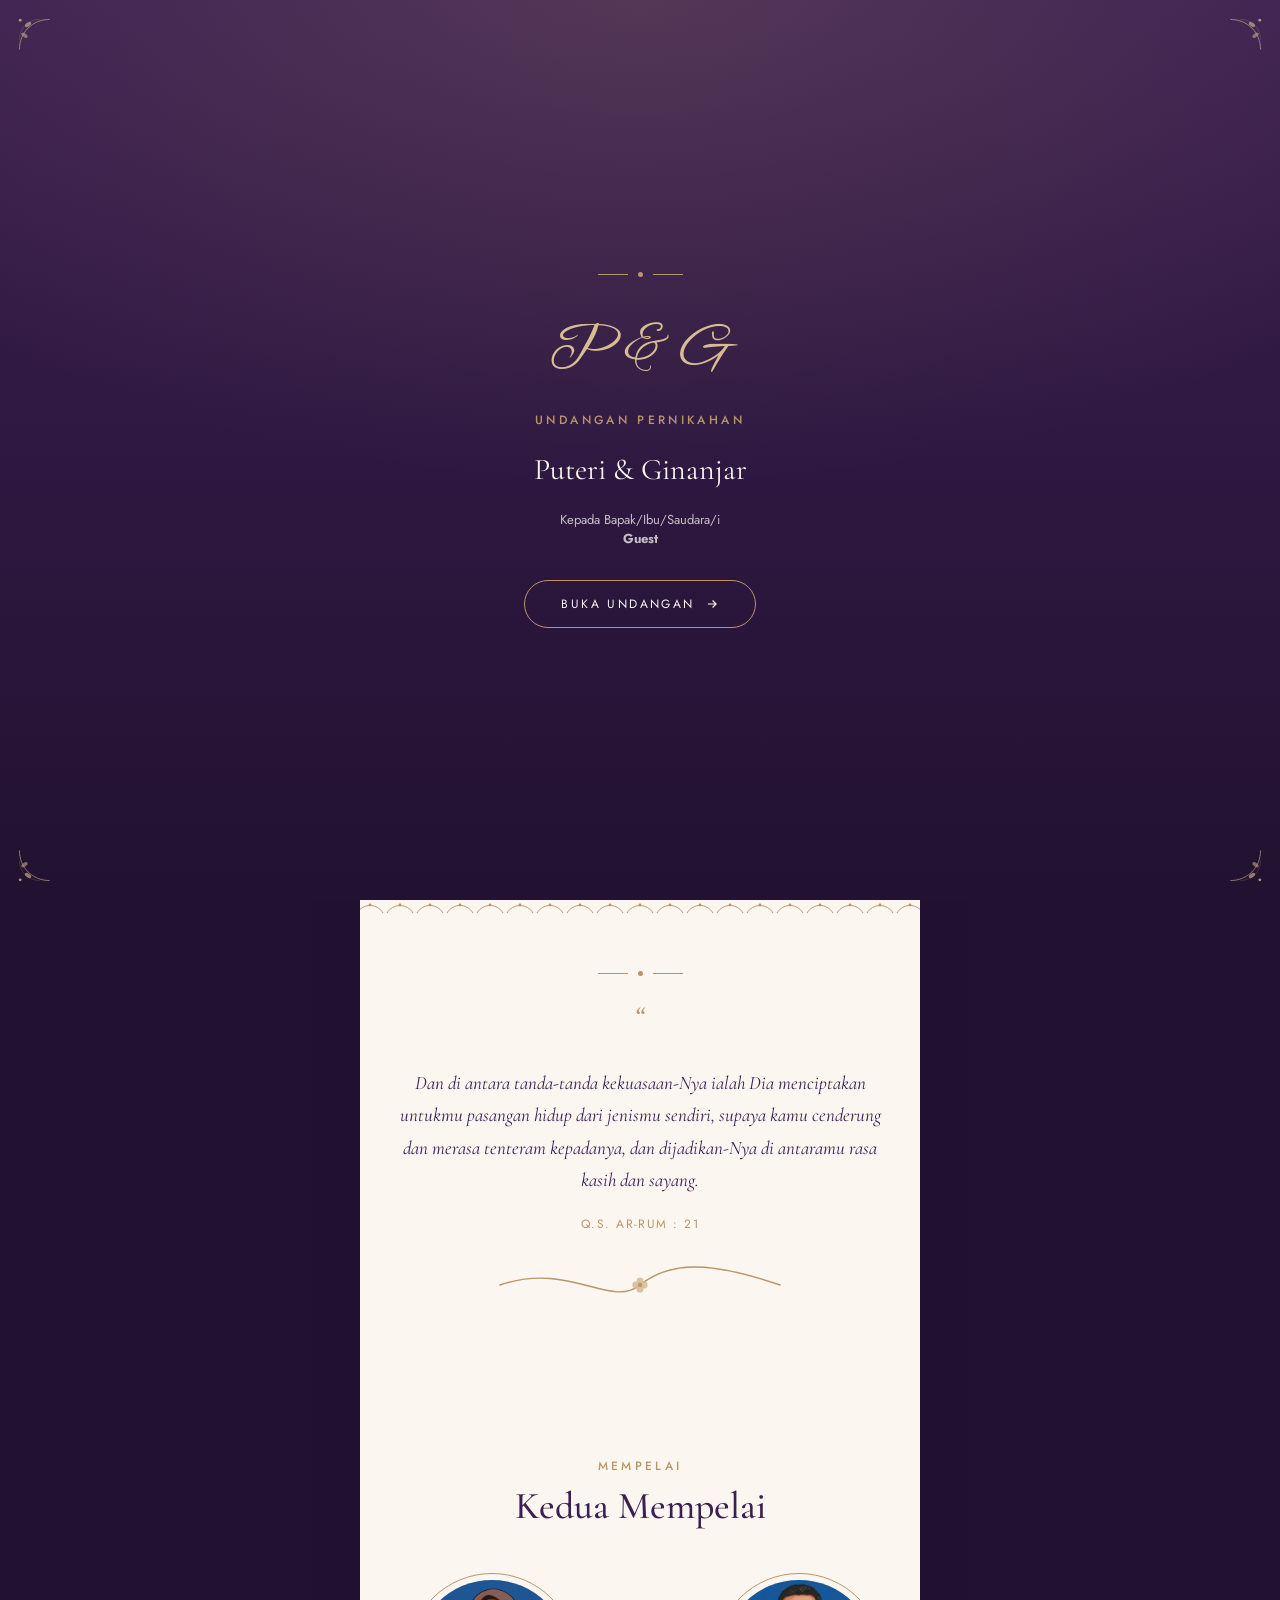
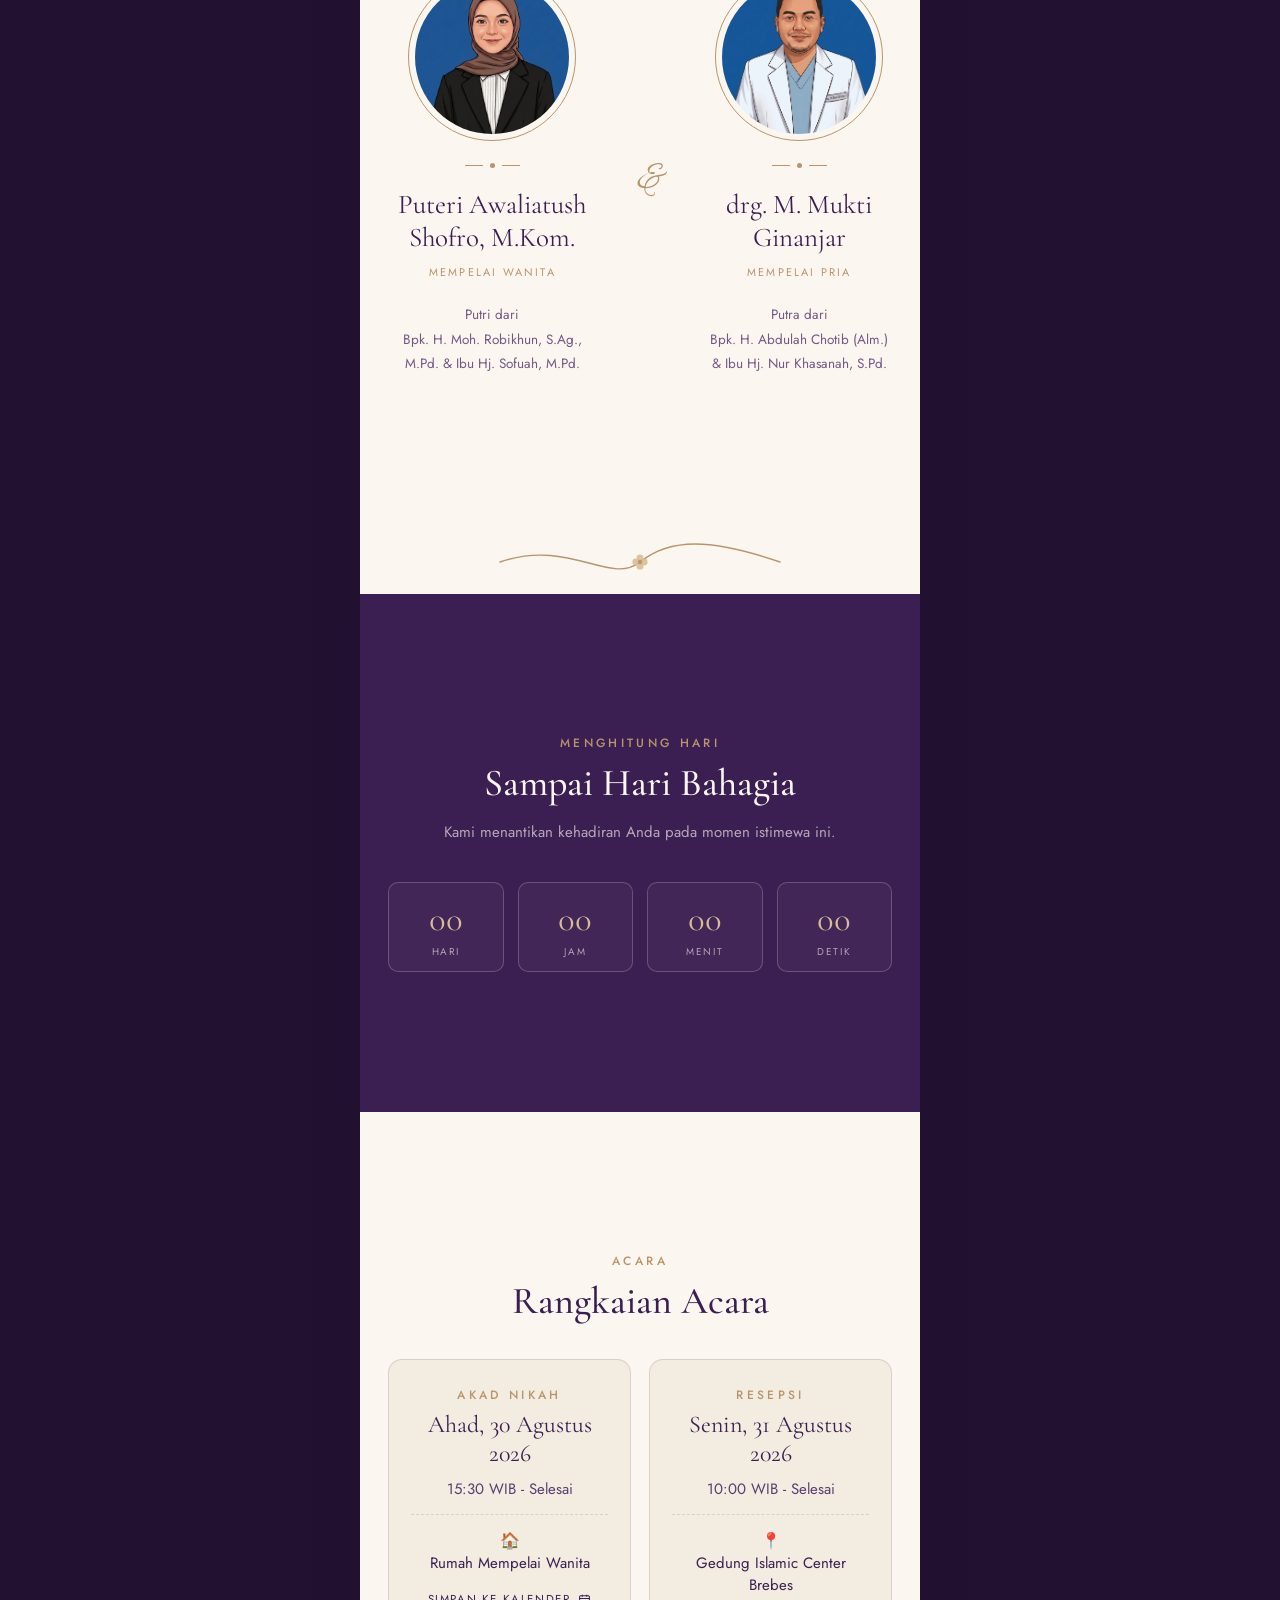
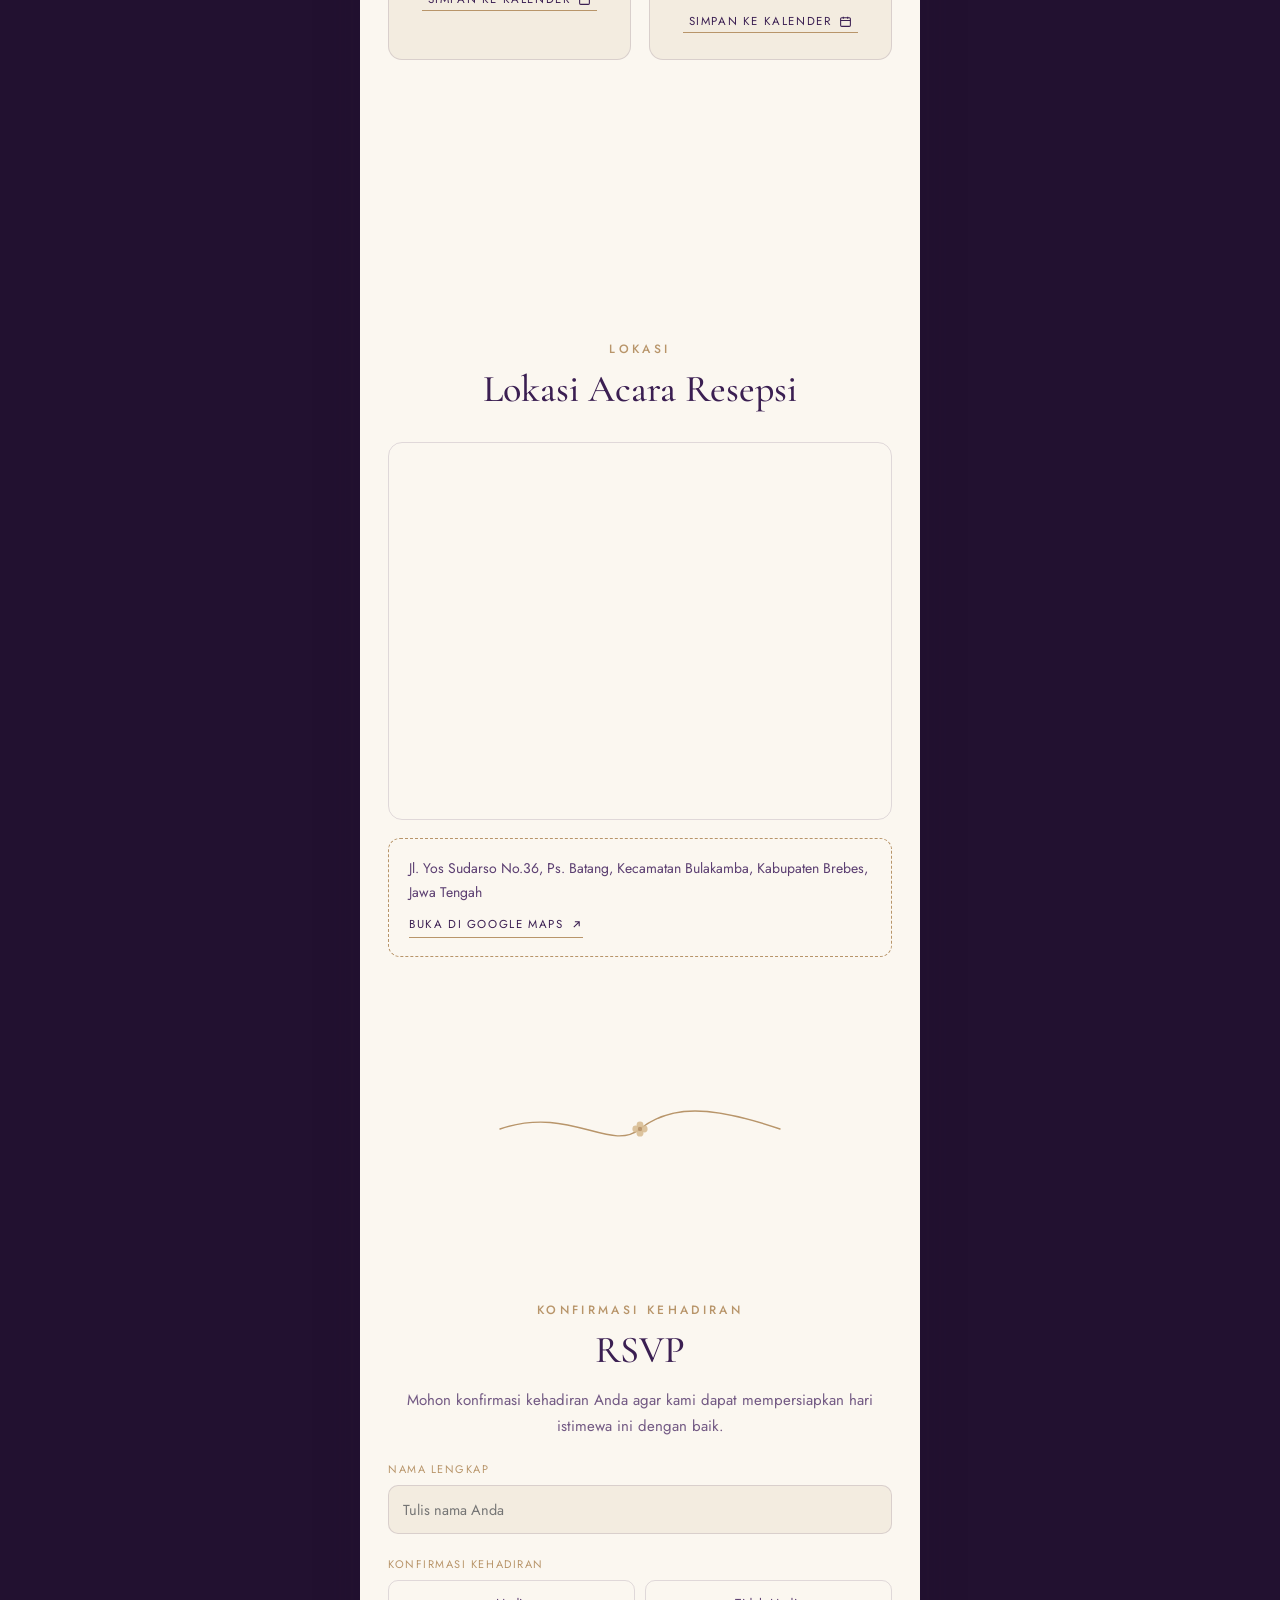
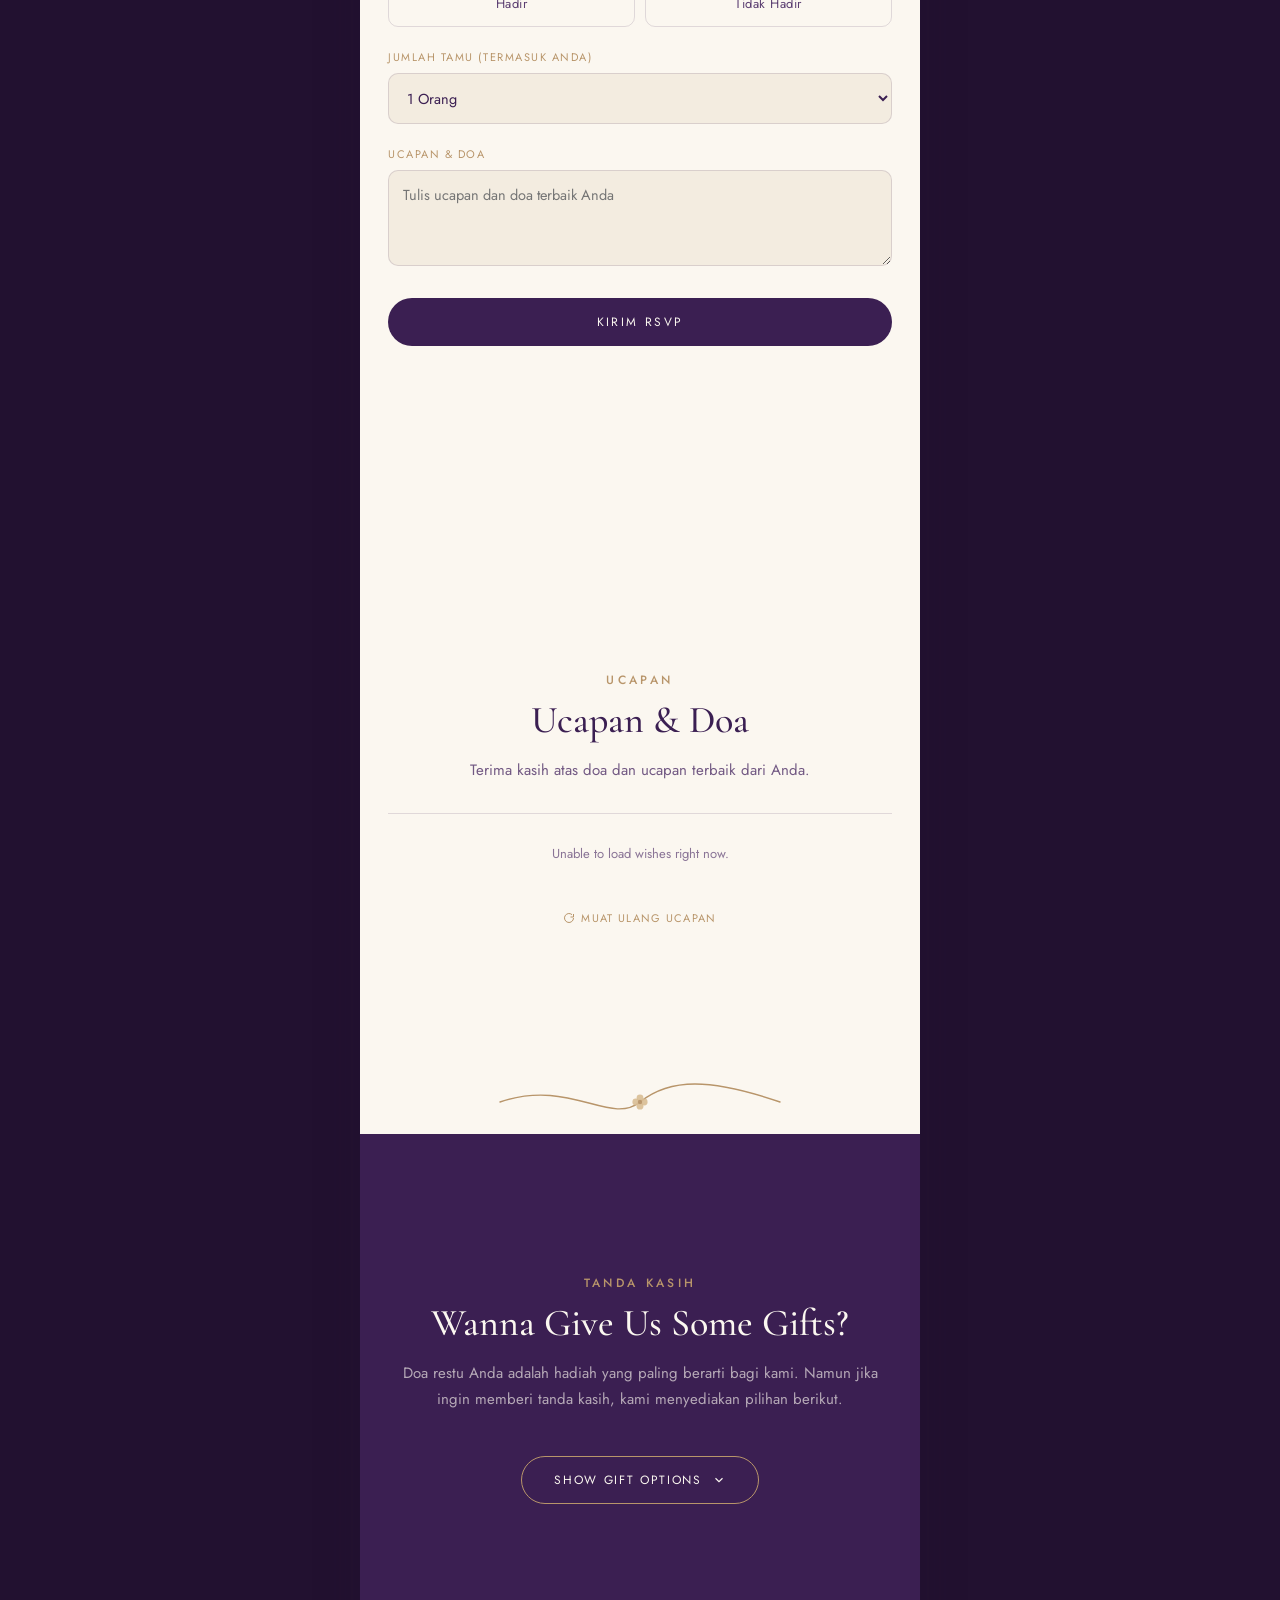
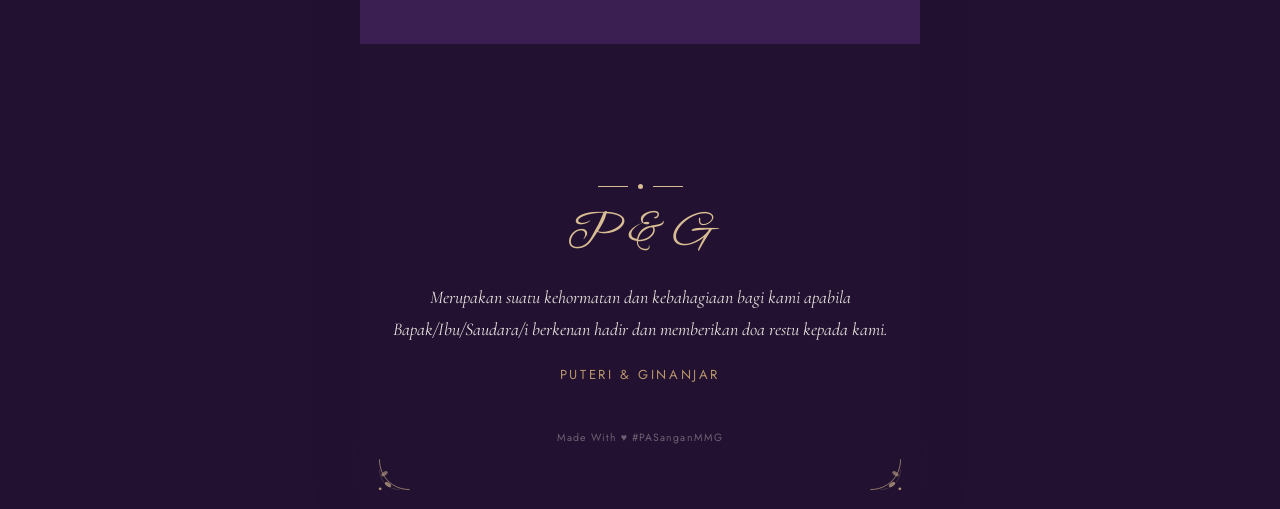
==== commit 4fe234a1: "update icon lokasi" ====
--- a/index.html
+++ b/index.html
@@ -13,17 +13,17 @@
      e.g. https://putrishofro.github.io/undangan/ -->
 <meta property="og:title" content="The Wedding of Puteri & Ginanjar" />
 <meta property="og:description" content="Dengan penuh sukacita, kami mengundang Anda untuk hadir di hari bahagia kami." />
-<meta property="og:image" content="https://theweddingofpg.netlify.app/assets/images/cover.png" />
-
-<meta property="og:image:width" content="600" />
-<meta property="og:image:height" content="315" />
-<meta property="og:url" content="https://theweddingofpg.netlify.app" />
+<meta property="og:image" content="https://weddingofpg.netlify.app/assets/images/cover.png" />
+
+<meta property="og:image:width" content="1200" />
+<meta property="og:image:height" content="630" />
+<meta property="og:url" content="https://weddingofpg.netlify.app" />
 <meta property="og:type" content="website" />
 
 <link rel="preconnect" href="https://fonts.googleapis.com" />
 <link rel="preconnect" href="https://fonts.gstatic.com" crossorigin />
 <link href="https://fonts.googleapis.com/css2?family=Cormorant+Garamond:ital,wght@0,400;0,500;0,600;1,500&family=Alex+Brush&family=Jost:wght@300;400;500;600&display=swap" rel="stylesheet" />
-
+<link rel="stylesheet" href="https://cloudflare.com">
 <link rel="stylesheet" href="css/style.css" />
 </head>
 <body>
@@ -231,6 +231,7 @@
         <div class="event-card-title" id="akadDate">XXX</div>
         <div class="event-card-time" id="akadTime">XXX</div>
         <div class="event-card-venue">
+          <span>🏠</span>
           <div class="event-card-venue-name" id="akadVenueName">XXX</div>
         </div>
         <button class="event-card-btn" data-calendar="akad">
@@ -243,6 +244,7 @@
         <div class="event-card-title" id="resepsiDate">XXX</div>
         <div class="event-card-time" id="resepsiTime">XXX</div>
         <div class="event-card-venue">
+          <span>📍</span>
           <div class="event-card-venue-name" id="resepsiVenueName">XXX</div>
         </div>
         <button class="event-card-btn" data-calendar="resepsi">
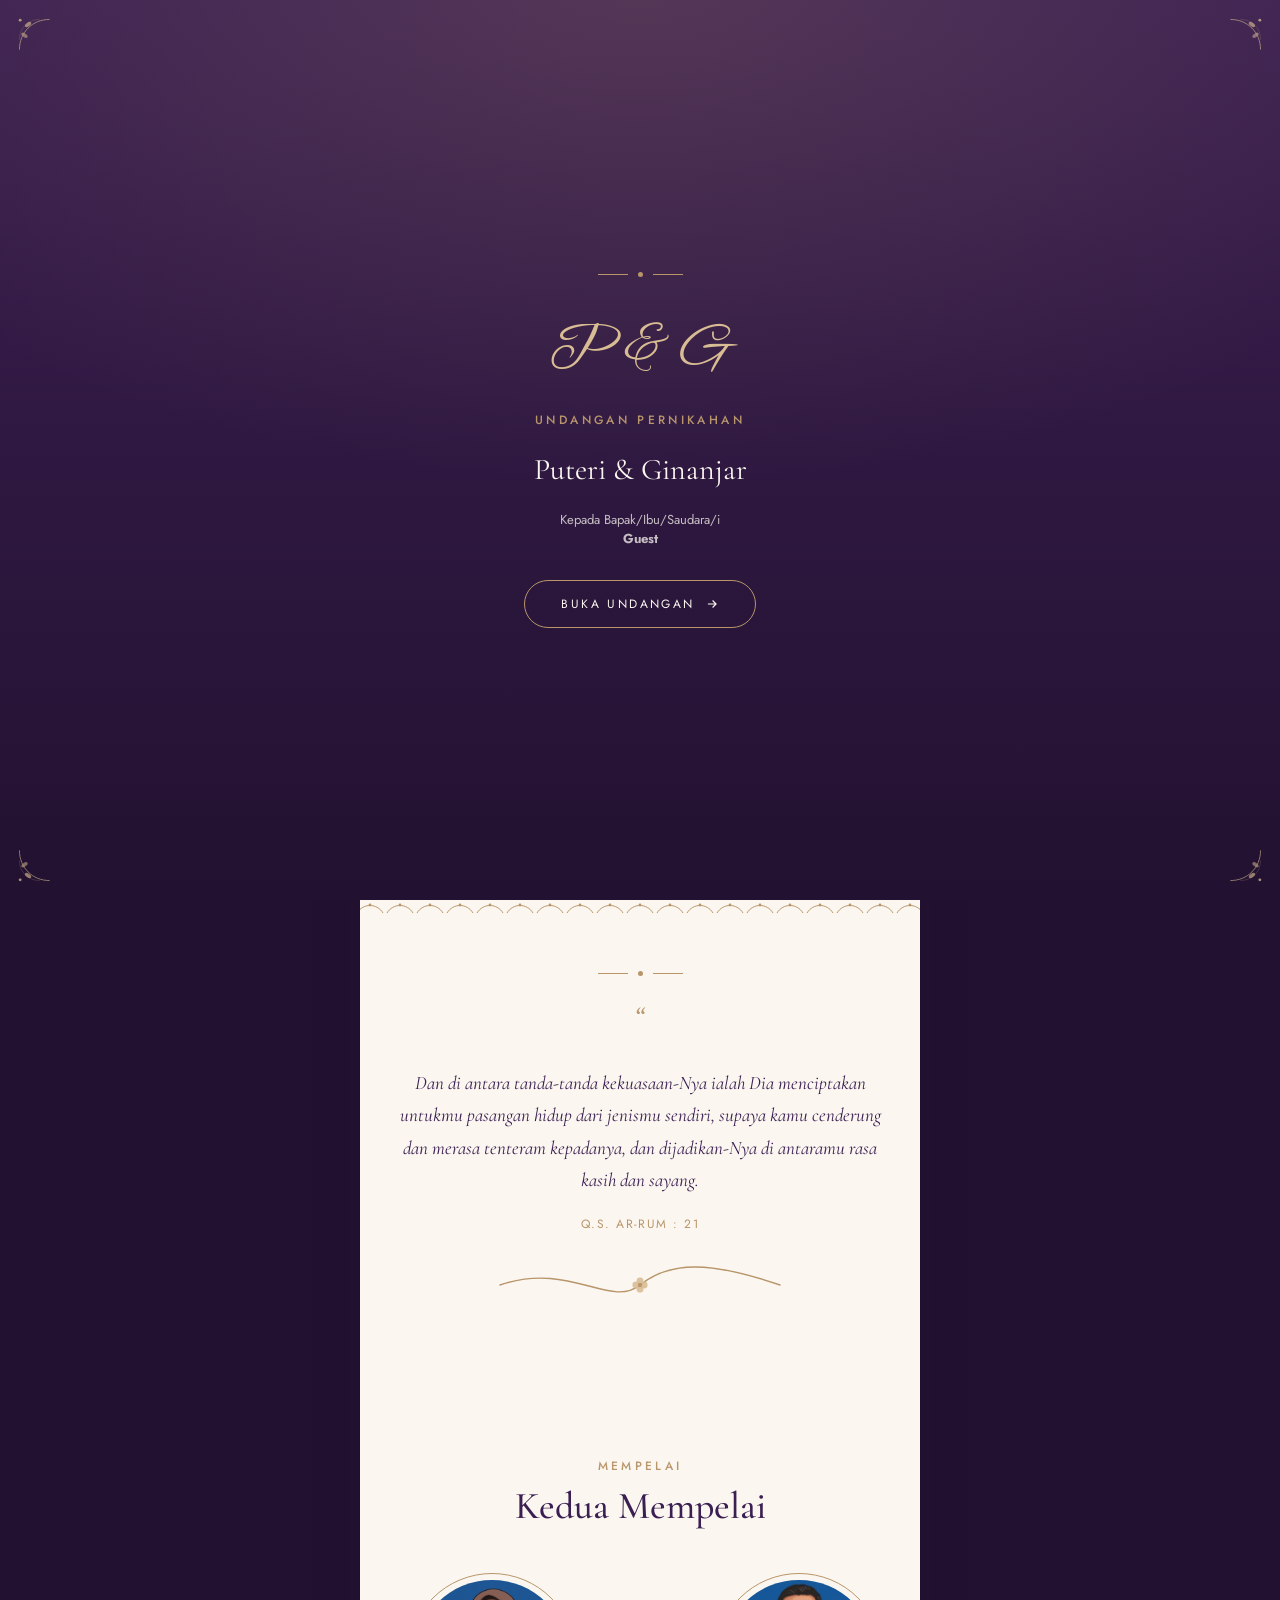
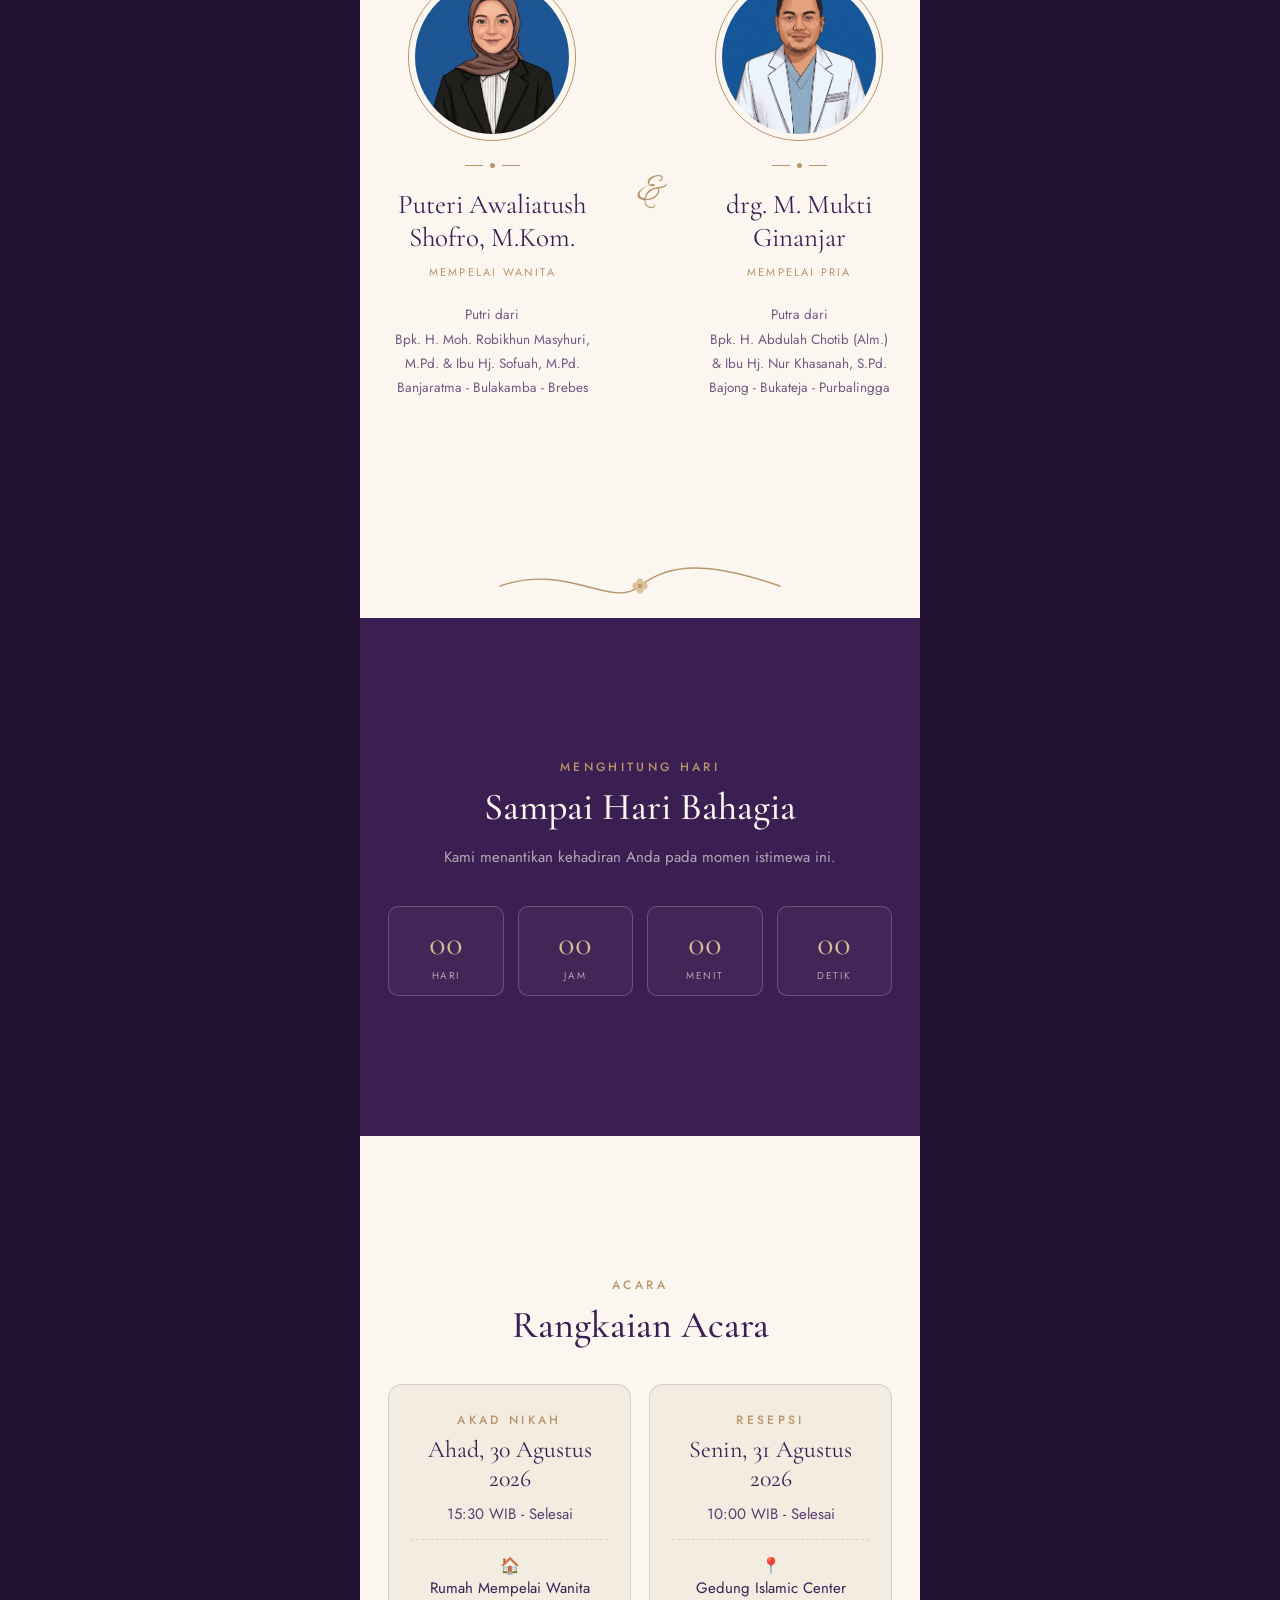
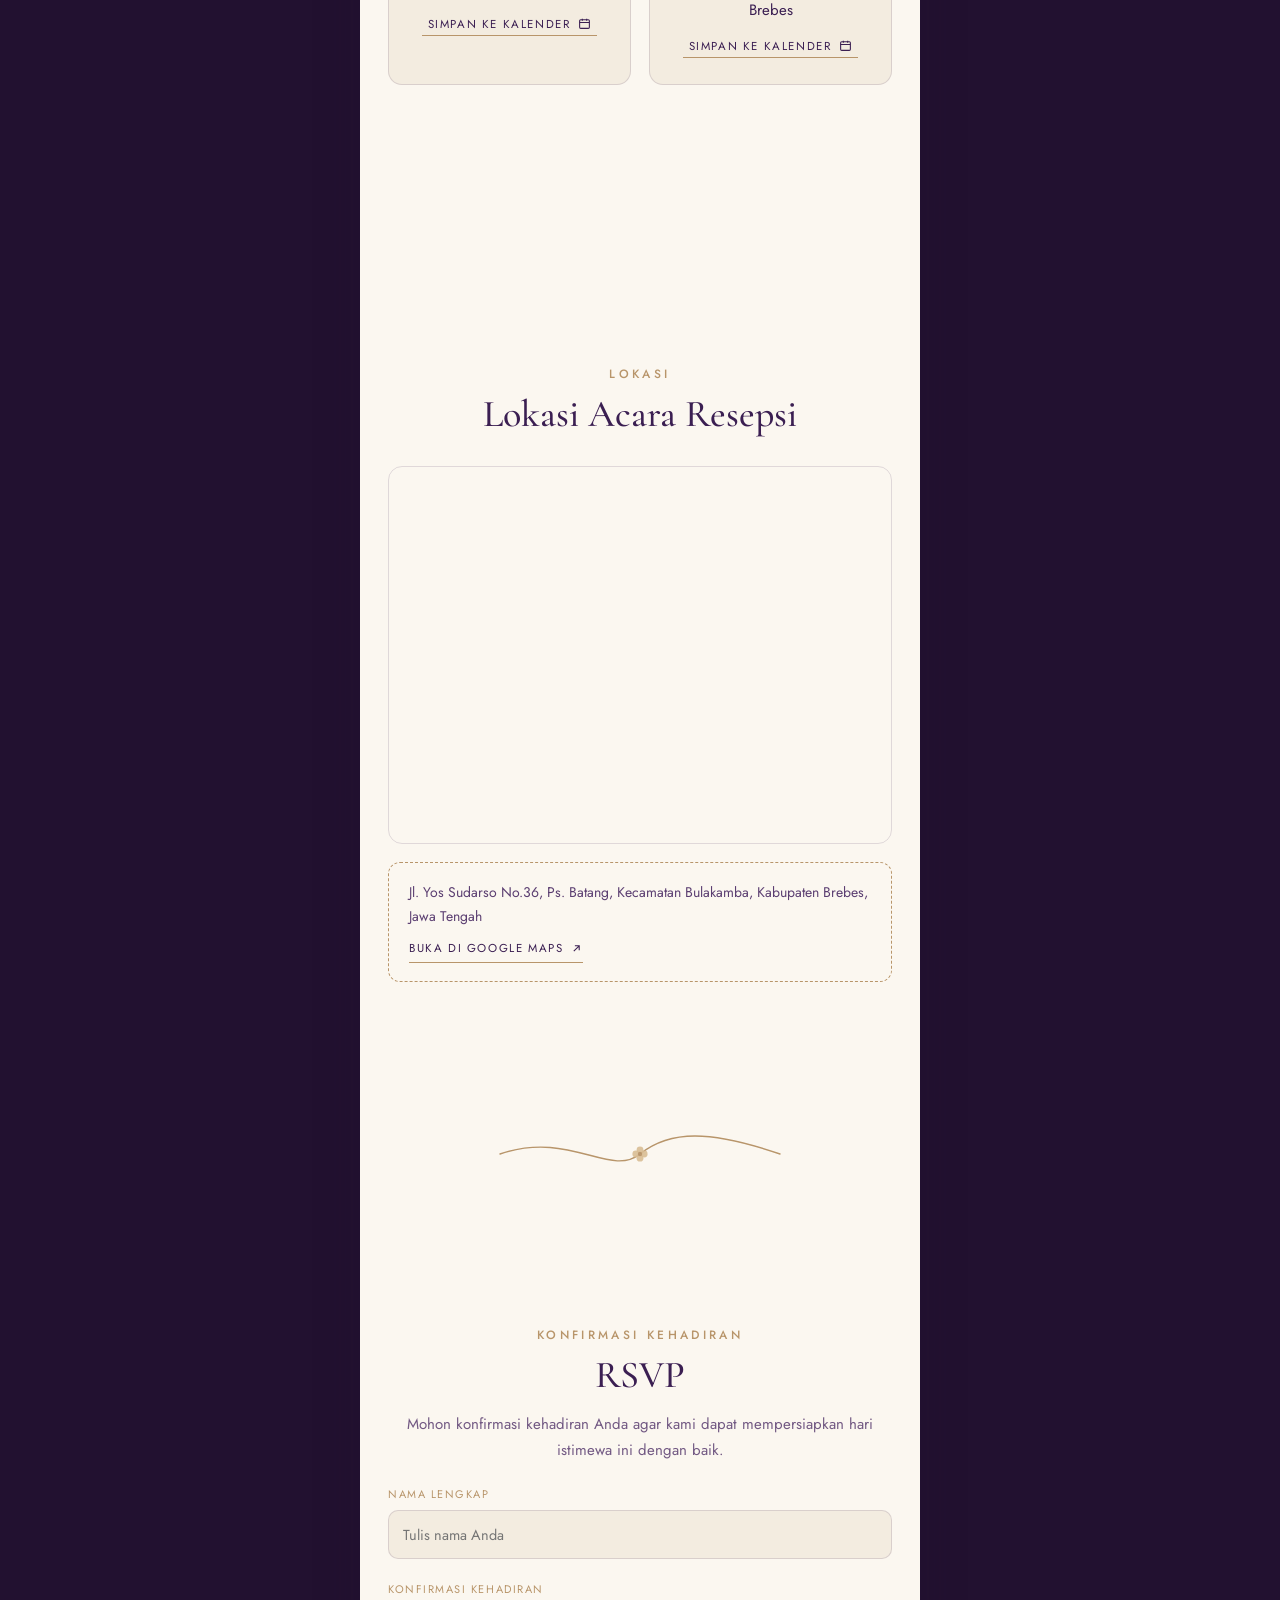
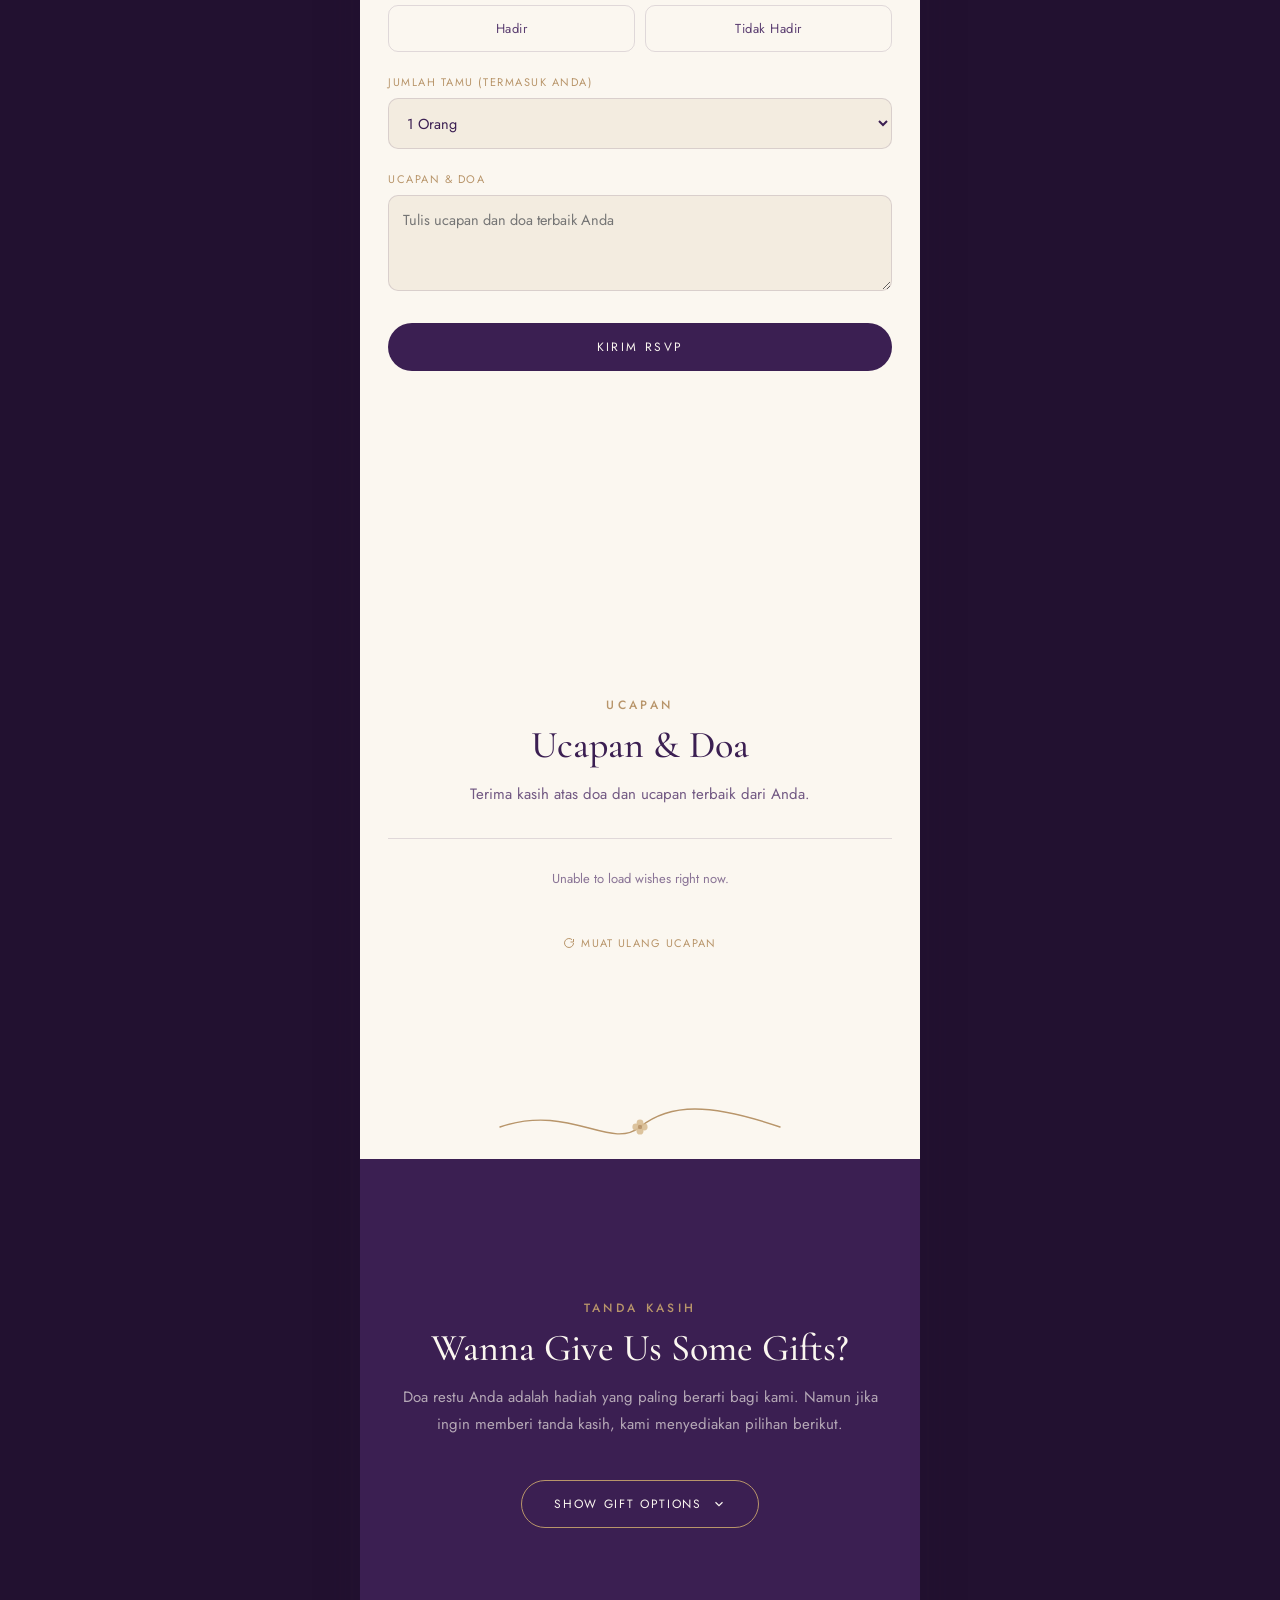
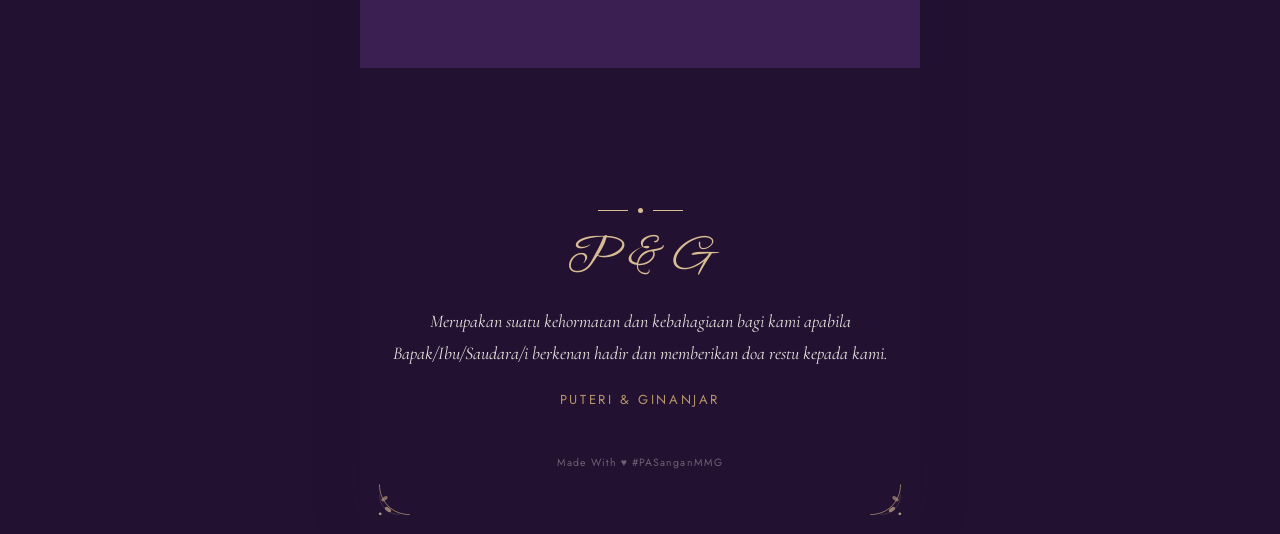
==== commit 1a010512: "perubahan kompress" ====
--- a/index.html
+++ b/index.html
@@ -173,7 +173,8 @@
         <div class="couple-role">Mempelai Wanita</div>
         <p class="couple-parents">
           Putri dari<br />
-          Bpk. <span id="brideFather">XXX</span> &amp; Ibu <span id="brideMother">XXX</span>
+          Bpk. <span id="brideFather">XXX</span> &amp; Ibu <span id="brideMother">XXX</span><br />
+          Banjaratma - Bulakamba - Brebes
         </p>
       </div>
       <div class="couple-and">&amp;</div>
@@ -184,7 +185,8 @@
         <div class="couple-role">Mempelai Pria</div>
         <p class="couple-parents">
           Putra dari<br />
-          Bpk. <span id="groomFather">XXX</span> &amp; Ibu <span id="groomMother">XXX</span>
+          Bpk. <span id="groomFather">XXX</span> &amp; Ibu <span id="groomMother">XXX</span><br />
+          Bajong - Bukateja - Purbalingga
         </p>
       </div>
     </div>
@@ -369,7 +371,28 @@
       </button>
     </div>
 
-    <div class="gift-cards is-hidden" id="giftCards">
+    <div class="gift-cards-wrap" id="giftCards">
+      <div class="gift-cards-inner">
+        <div class="gift-card">
+          <div class="eyebrow">Bank Transfer</div>
+          <div class="gift-value" id="bankValue">XXX</div>
+          <div class="gift-sub" id="bankSub">a.n. XXX</div>
+          <button class="gift-copy-btn" id="copyBank">Salin Nomor Rekening</button>
+        </div>
+        <div class="gift-card">
+          <div class="eyebrow">Bank Transfer</div>
+          <div class="gift-value" id="bankValue2">XXX</div>
+          <div class="gift-sub" id="bankSub2">a.n. XXX</div>
+          <button class="gift-copy-btn" id="copyBank2">Salin Nomor Rekening</button>
+        </div>
+        <div class="gift-card">
+          <div class="eyebrow">Send a Gift</div>
+          <div class="gift-value" id="giftAddress" style="font-size:15px; line-height:1.6;">XXX</div>
+          <button class="gift-copy-btn" id="copyAddress">Salin Alamat</button>
+        </div>
+      </div>
+      </div>
+    <!-- <div class="gift-cards is-hidden" id="giftCards">
       <div class="gift-card">
         <div class="eyebrow">Bank Transfer</div>
         <div class="gift-value" id="bankValue">XXX</div>
@@ -387,7 +410,7 @@
         <div class="gift-value" id="giftAddress" style="font-size:15px; line-height:1.6;">XXX</div>
         <button class="gift-copy-btn" id="copyAddress">Salin Alamat</button>
       </div>
-    </div>
+    </div> -->
   </section>
 
   <!-- ================= CLOSING ================= -->
--- a/css/style.css
+++ b/css/style.css
@@ -260,12 +260,13 @@
   display: flex;
   flex-direction: column;
   align-items: center;
-  gap: 10px;
+  gap: 15px;
   margin-top: 24px;
 }
 
 .cover-eyebrow {
   text-transform: uppercase;
+  align-items: center;
   letter-spacing: 0.32em;
   font-size: 20px;
   color: var(--gold-light);
@@ -828,13 +829,34 @@
 .gift-toggle-icon { transition: transform 0.3s ease; }
 .gift-toggle-btn[aria-expanded="true"] .gift-toggle-icon { transform: rotate(180deg); }
 
-.gift-cards {
+.gift-cards-wrap {
+  display: grid;
+  grid-template-rows: 0fr;
+  opacity: 0;
+  margin-top: 0;
+  transition: grid-template-rows 0.6s cubic-bezier(0.16, 1, 0.3, 1),
+              opacity 0.45s ease,
+              margin-top 0.6s cubic-bezier(0.16, 1, 0.3, 1);
+}
+.gift-cards-wrap.is-open {
+  grid-template-rows: 1fr;
+  opacity: 1;
   margin-top: 32px;
+}
+.gift-cards-inner {
+  overflow: hidden;
+  min-height: 0;
   display: flex;
   flex-direction: column;
   gap: 16px;
 }
-.gift-cards.is-hidden { display: none; }
+/* .gift-cards {
+  margin-top: 32px;
+  display: flex;
+  flex-direction: column;
+  gap: 16px;
+}
+.gift-cards.is-hidden { display: none; } */
 
 .gift-card {
   border: 1px solid var(--line-on-dark);
